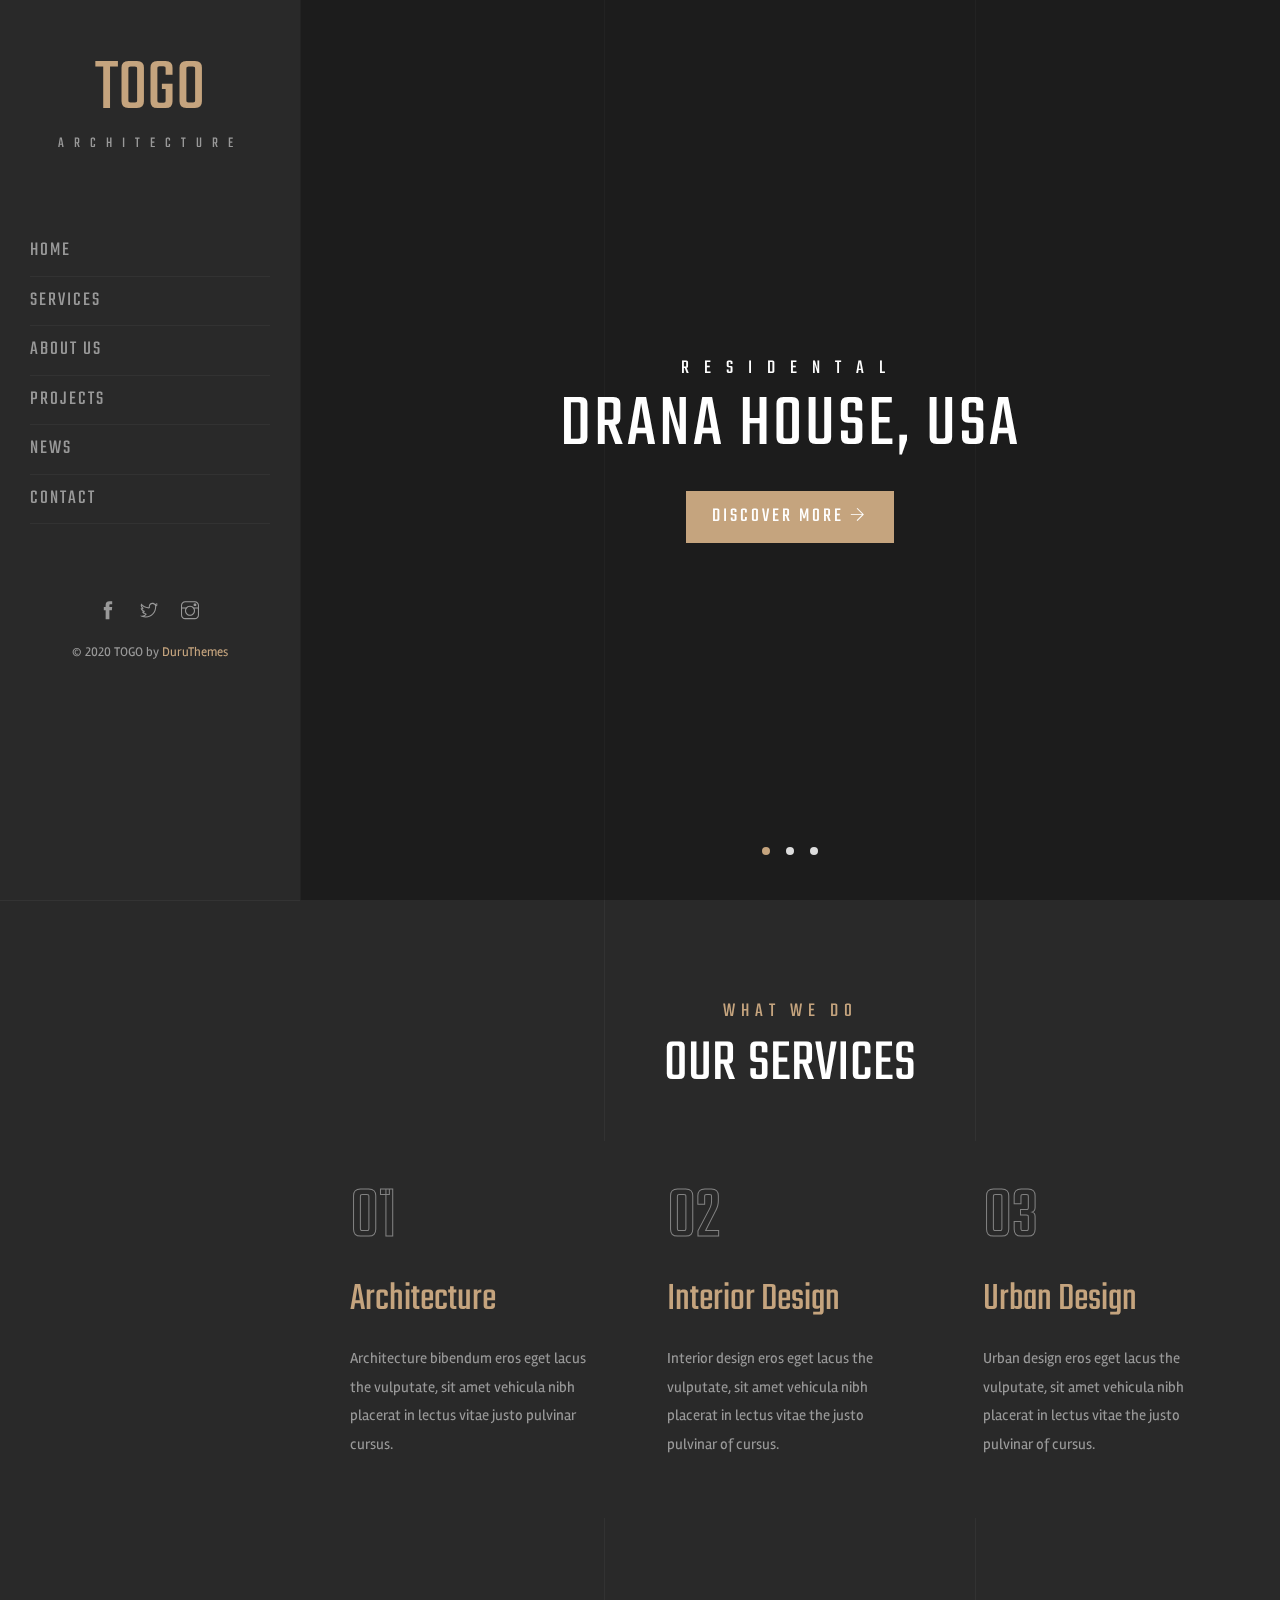
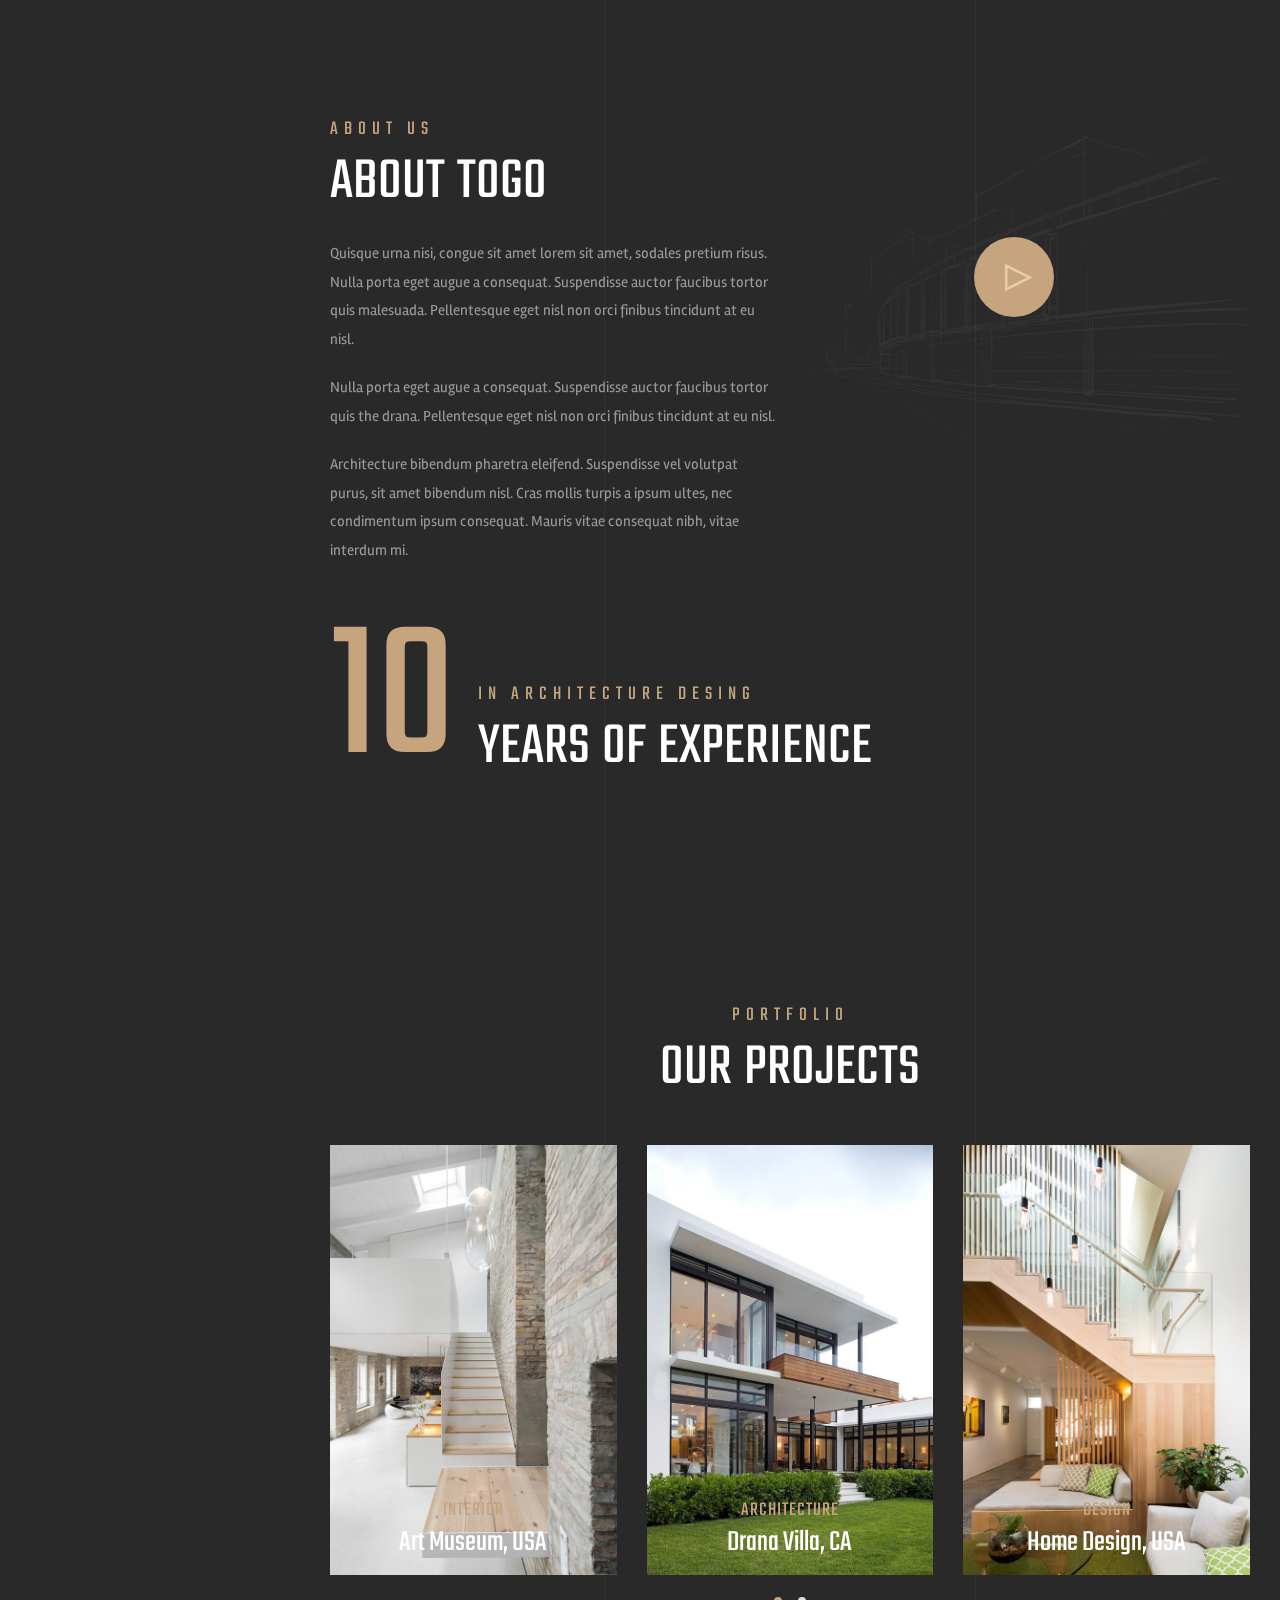
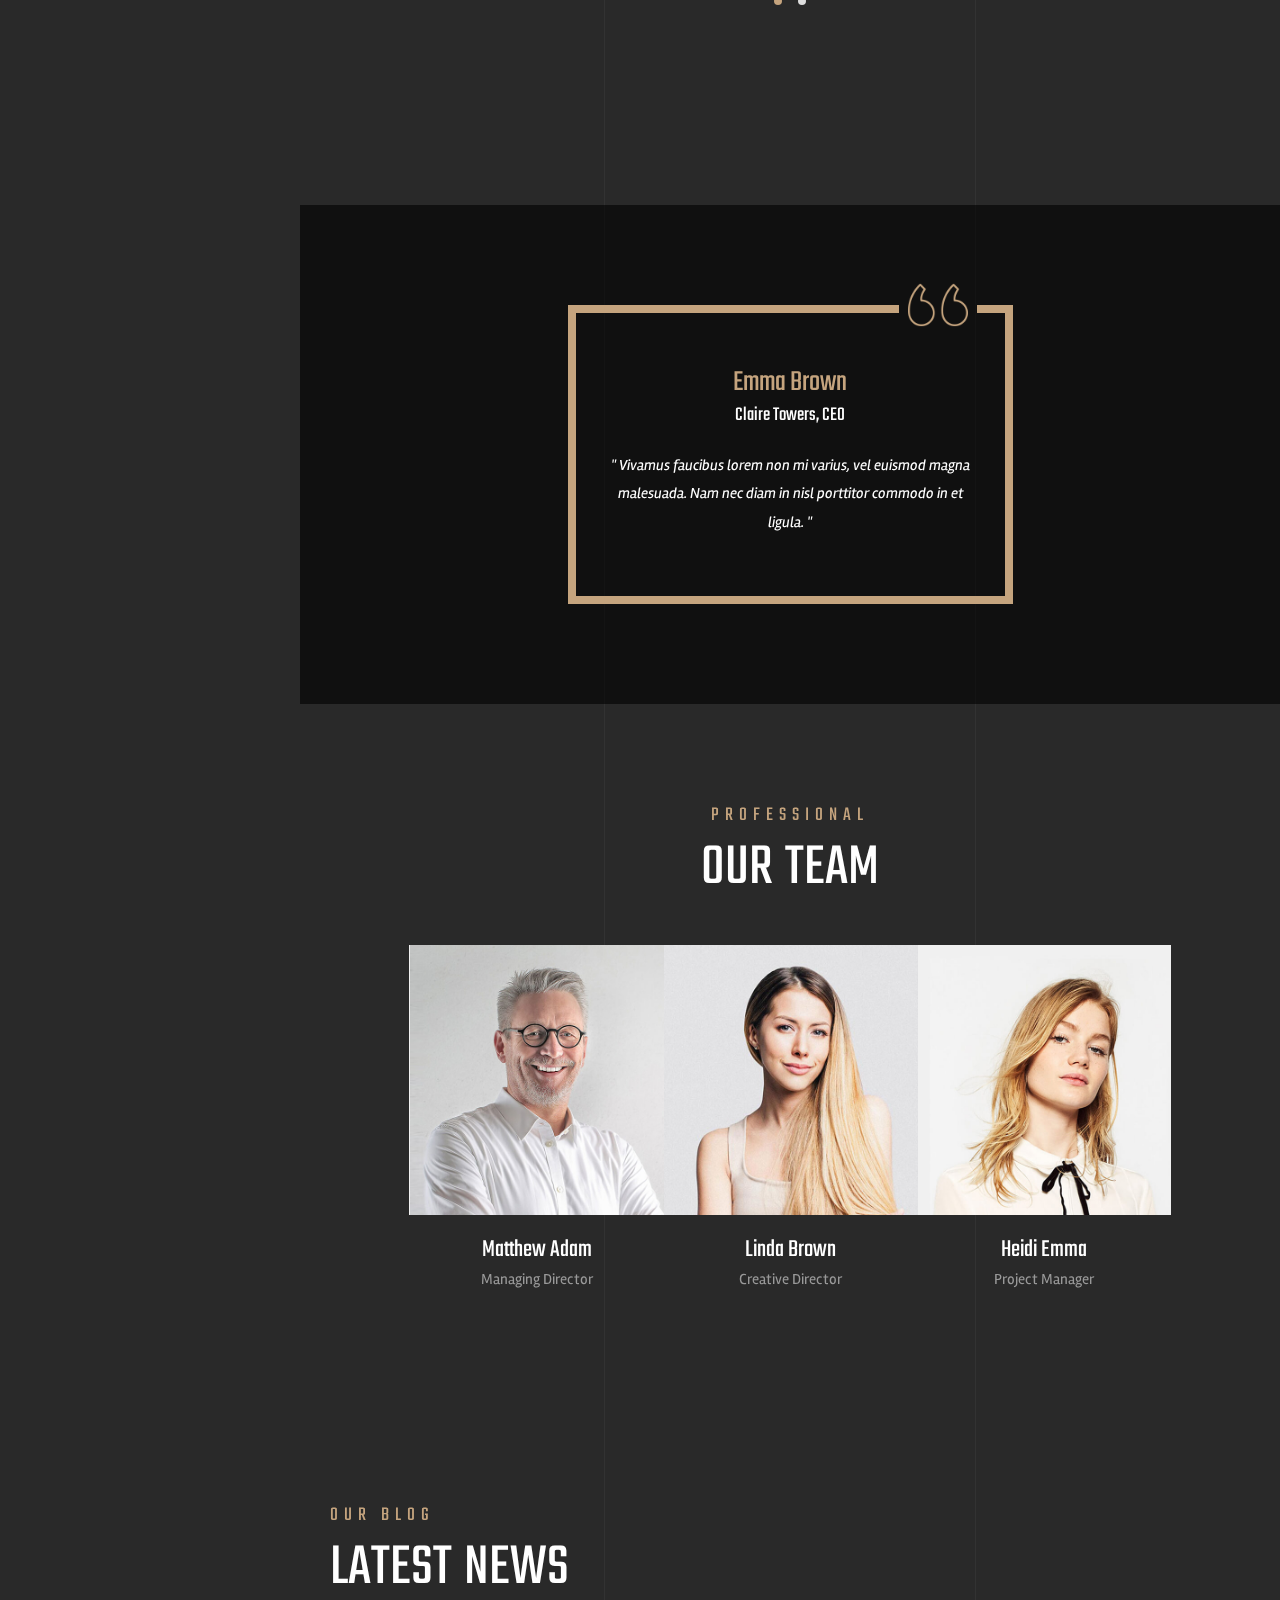
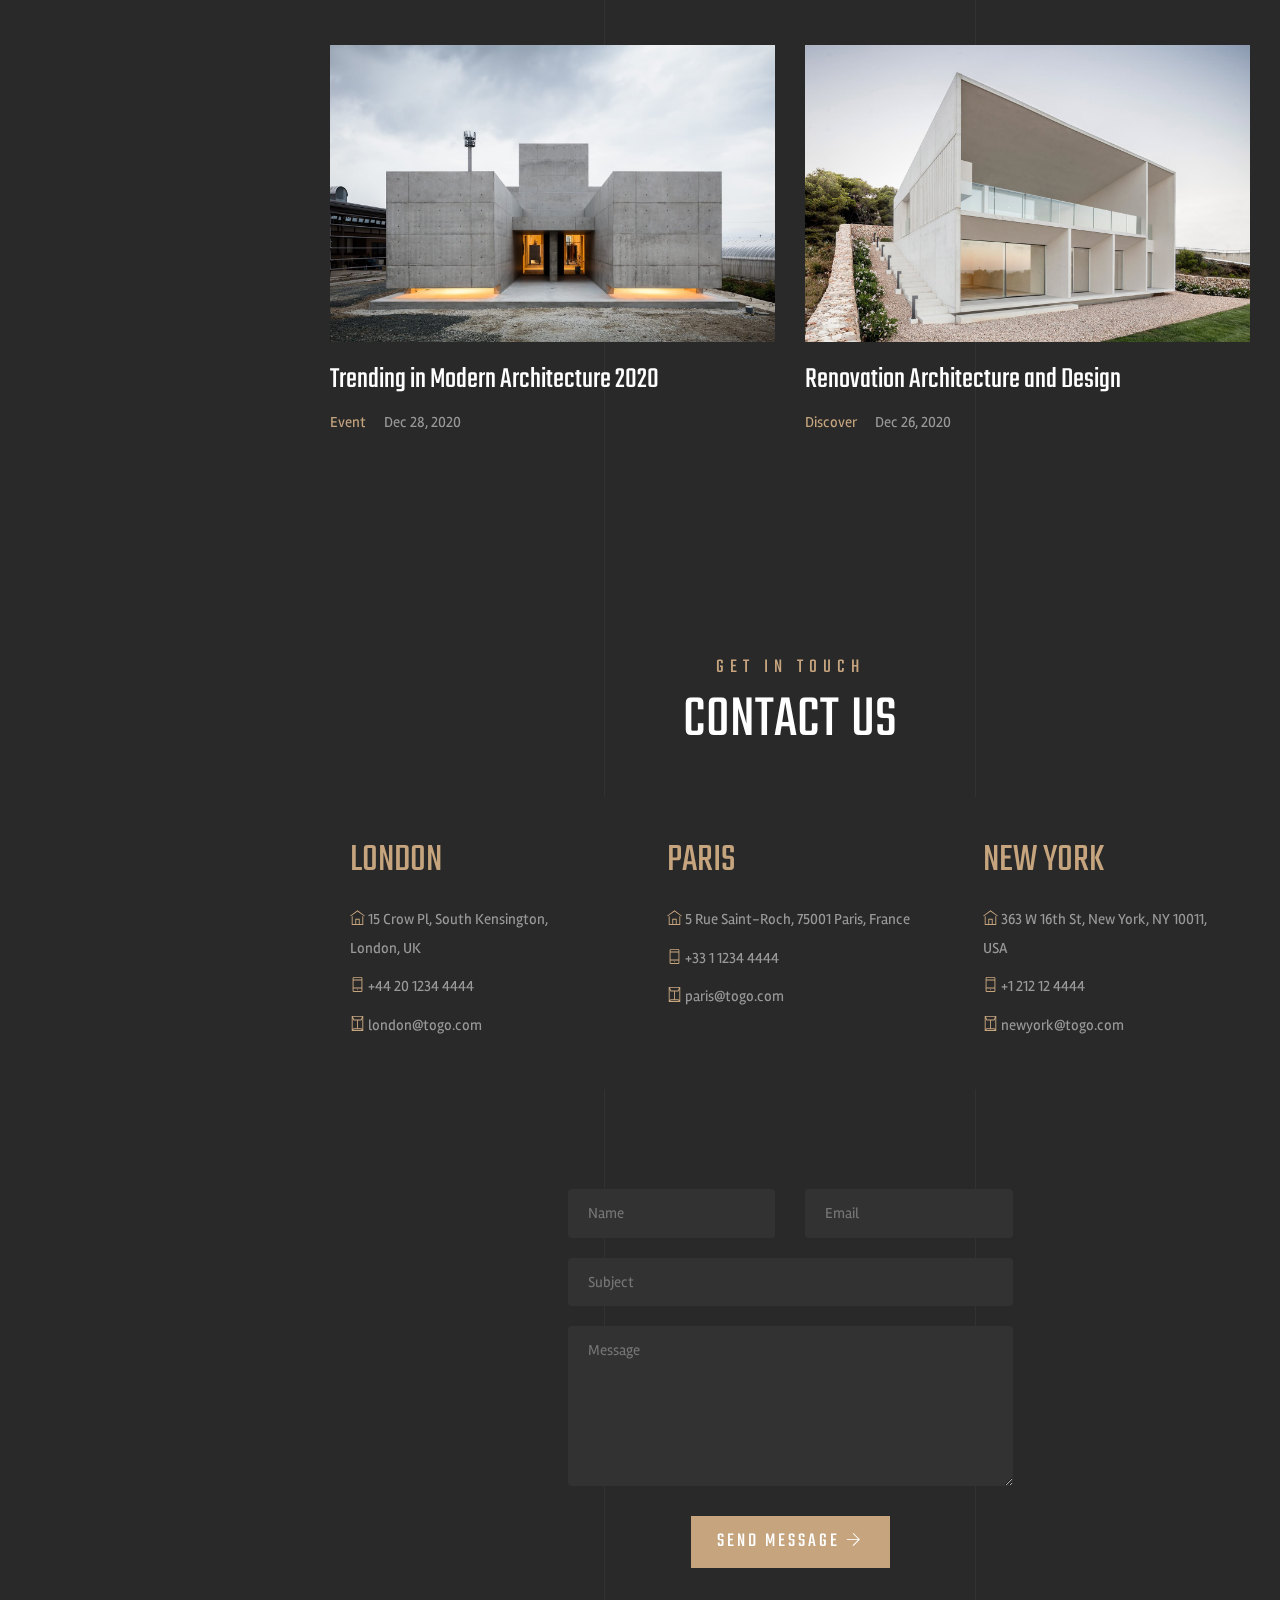
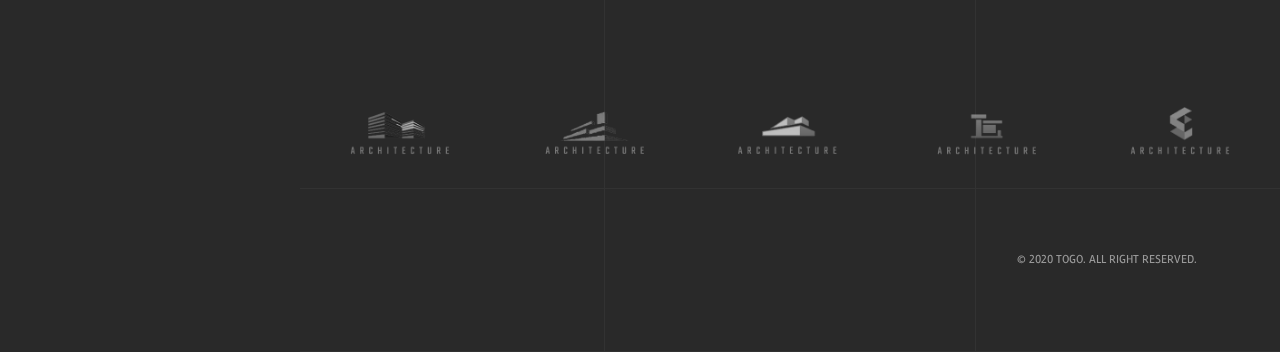
==== duruthemes.com/demo/html/togo/onepage-dark/index.html @ f71fa232 "Import TOGO template from theme forest" ====
<!DOCTYPE html>
<html lang="en">


<!-- Mirrored from duruthemes.com/demo/html/togo/onepage-dark/ by HTTrack Website Copier/3.x [XR&CO'2014], Sat, 26 Sep 2020 16:50:30 GMT -->
<head>
    <meta charset="utf-8">
    <meta http-equiv="X-UA-Compatible" content="IE=edge" />
    <meta name="viewport" content="width=device-width, initial-scale=1, maximum-scale=1" />
    <title>TOGO</title>
    <link rel="shortcut icon" type="image/x-icon" href="assets/img/favicon.png" />
    <link rel="stylesheet" href="assets/css/bootstrap.min.css" />
    <link rel="stylesheet" href="assets/css/bootstrap.menu.css" />
    <link rel="stylesheet" href="assets/css/animate.min.css" />
    <link rel="stylesheet" href="assets/css/themify-icons.css">
    <link rel="stylesheet" href="assets/css/YouTubePopUp.css" />
    <link rel="stylesheet" href="assets/css/owl.carousel.min.css" />
    <link rel="stylesheet" href="assets/css/owl.theme.default.min.css" />
    <link rel="stylesheet" href="assets/css/style.css" />
    <!-- Global site tag (gtag.js) - Google Analytics -->
    <script async src="https://www.googletagmanager.com/gtag/js?id=UA-144098545-1"></script>
    <script>
      window.dataLayer = window.dataLayer || [];
      function gtag(){dataLayer.push(arguments);}
      gtag('js', new Date());

      gtag('config', 'UA-144098545-1');
    </script>
</head>

<body>
    <!-- Loader -->
    <div id="loader">
        <div class="loading">
            <div></div>
        </div>
    </div>

    <!-- Sidebar -->
    <div class="togo-fixed-sidebar togo-sidebar-left">
        <div class="togo-header-container">
            <!-- Logo -->
            <div class="logo">
                <h1><a href="index-2.html">TOGO<span>ARCHITECTURE</span></a></h1>
            </div>
            <!-- Burger menu -->
            <div class="togo-burger-menu">
                <div class="togo-line-menu togo-line-half togo-first-line"></div>
                <div class="togo-line-menu"></div>
                <div class="togo-line-menu togo-line-half togo-last-line"></div>
            </div>
            <!-- Navigation menu -->
            <nav class="togo-menu-fixed">
                <ul>
                    <li><a href="index-2.html#home" data-scroll-nav="0">Home</a></li>
                    <li><a href="index-2.html#services" data-scroll-nav="1">Services</a></li>
                    <li><a href="index-2.html#about" data-scroll-nav="2">About Us</a></li>
                    <li><a href="index-2.html#projects" data-scroll-nav="3">Projects</a></li>
                    <li><a href="index-2.html#blog" data-scroll-nav="4">News</a></li>
                    <li><a href="index-2.html#contact" data-scroll-nav="5">Contact</a></li>
                </ul>
            </nav>
            <!-- Menu social media -->
            <div class="togo-menu-social-media">
                <div class="social">
                    <a href="#"><i class="ti-facebook"></i></a>
                    <a href="#"><i class="ti-twitter"></i></a>
                    <a href="#"><i class="ti-instagram"></i></a>
                </div>
                <div class="togo-menu-copyright">
                    <p>© 2020 TOGO by <a href="#">DuruThemes</a></p>
                </div>
            </div>
        </div>
    </div>

    <!-- Content -->
    <div class="togo-side-content">
        <!-- Lines -->
        <div class="content-lines-wrapper">
            <div class="content-lines-inner">
                <div class="content-lines"></div>
            </div>
        </div>
        <!-- Header Slider -->
        <header class="header pos-re slider-fade" data-scroll-index="0">
            <div class="owl-carousel owl-theme">
                <div class="item bg-img" data-overlay-dark="3" data-background="assets/img/slider/1.jpg">
                    <div class="container text-center v-middle caption">
                        <h4>RESIDENTAL</h4>
                        <h1>DRANA HOUSE, USA</h1>
                        <a href="#" class="btn"><span>Discover More <i class="ti-arrow-right"></i></span></a>
                    </div>
                </div>
                <div class="item bg-img" data-overlay-dark="3" data-background="assets/img/slider/2.jpg">
                    <div class="container text-center v-middle caption">
                        <h4>ARCHITECTURE</h4>
                        <h1>ARCH STUDIO, CA</h1>
                        <a href="#" class="btn"><span>Discover More <i class="ti-arrow-right"></i></span></a>
                    </div>
                </div>
                <div class="item bg-img" data-overlay-dark="3" data-background="assets/img/slider/3.jpg">
                    <div class="container text-center v-middle caption">
                        <h4>ARCHITECTURE</h4>
                        <h1>ART MUSEUM, USA</h1>
                        <a href="#" class="btn"><span>Discover More <i class="ti-arrow-right"></i></span></a>
                    </div>
                </div>
            </div>
        </header>
        <!-- Services -->
        <section class="services mt-100 pb-100" data-scroll-index="1">
            <div class="container">
                <div class="row">
                    <div class="col-md-12 mb-20 text-center">
                        <h6 class="small-title">What We Do</h6>
                        <h4 class="title">Our Services</h4>
                    </div>
                    <div class="col-md-4">
                        <div class="item bg-1">
                            <div class="con">
                                <div class="numb">01</div>
                                <h5>Architecture</h5>
                                <p>Architecture bibendum eros eget lacus the vulputate, sit amet vehicula nibh placerat in lectus vitae justo pulvinar cursus.</p>
                            </div>
                        </div>
                    </div>
                    <div class="col-md-4">
                        <div class="item bg-2">
                            <div class="con">
                                <div class="numb">02</div>
                                <h5>Interior Design</h5>
                                <p>Interior design eros eget lacus the vulputate, sit amet vehicula nibh placerat in lectus vitae the justo pulvinar of cursus.</p>
                            </div>
                        </div>
                    </div>
                    <div class="col-md-4">
                        <div class="item bg-3">
                            <div class="con">
                                <div class="numb">03</div>
                                <h5>Urban Design</h5>
                                <p>Urban design eros eget lacus the vulputate, sit amet vehicula nibh placerat in lectus vitae the justo pulvinar of cursus.</p>
                            </div>
                        </div>
                    </div>
                </div>
            </div>
        </section>
        <!-- About -->
        <section class="about mt-100 pb-100" data-scroll-index="2">
            <div class="container">
                <div class="row">
                    <div class="col-md-6 mb-20">
                        <h6 class="small-title">About Us</h6>
                        <h4 class="title">About TOGO</h4>
                        <p>Quisque urna nisi, congue sit amet lorem sit amet, sodales pretium risus. Nulla porta eget augue a consequat. Suspendisse auctor faucibus tortor quis malesuada. Pellentesque eget nisl non orci finibus tincidunt at eu nisl.</p>
                        <p>Nulla porta eget augue a consequat. Suspendisse auctor faucibus tortor quis the drana. Pellentesque eget nisl non orci finibus tincidunt at eu nisl.</p>
                        <p>Architecture bibendum pharetra eleifend. Suspendisse vel volutpat purus, sit amet bibendum nisl. Cras mollis turpis a ipsum ultes, nec condimentum ipsum consequat. Mauris vitae consequat nibh, vitae interdum mi.</p>
                    </div>
                    <div class="col-md-6 mb-20 image">
                        <div class="img"> <img src="assets/img/25.png" alt="">
                            <a class="vid" href="https://www.youtube.com/watch?v=UrkXWG9WgC8">
                                <span class="vid-togo-button"><i class="ti-control-play"></i></span>
                            </a>
                        </div>
                    </div>
                    <div class="col-md-12">
                        <div class="yearimg">
                            <div class="numb">10</div>
                        </div>
                        <div class="year">
                        <h6 class="small-title">IN ARCHITECTURE DESING</h6>
                        <h4 class="title">Years of Experience</h4>
                        </div>
                    </div>
                </div>
            </div>
        </section>
        <!-- Projects -->
        <section class="projects mt-100 pb-100" data-scroll-index="3">
            <div class="container">
                <div class="row">
                    <div class="col-md-12 mb-20 text-center">
                        <h6 class="small-title">Portfolio</h6>
                        <h4 class="title">Our Projects</h4>
                    </div>
                </div>
                <div class="row">
                    <div class="col-md-12">
                        <div class="owl-carousel owl-theme">
                            <div class="item mb-50">
                                <div class="position-re o-hidden"> <img src="assets/img/projects/3.jpg" alt=""> </div>
                                <div class="con"> <span class="category">
                                        <a href="project.html">Interior</a>
                                    </span>
                                    <h5><a href="project.html">Art Museum, USA</a></h5> 
                                    <a href="project.html"><i class="ti-arrow-right"></i></a>
                                </div>
                            </div>
                            <div class="item mb-50">
                                <div class="position-re o-hidden"> <img src="assets/img/projects/2.jpg" alt=""> </div>
                                <div class="con"> <span class="category">
                                        <a href="project.html">Architecture</a>
                                    </span>
                                    <h5><a href="project.html">Drana Villa, CA</a></h5>
                                    <a href="project.html"><i class="ti-arrow-right"></i></a>
                                </div>
                            </div>
                            <div class="item mb-50">
                                <div class="position-re o-hidden"> <img src="assets/img/projects/4.jpg" alt=""> </div>
                                <div class="con"> <span class="category">
                                        <a href="project.html">Design</a>
                                    </span>
                                    <h5><a href="project.html">Home Design, USA</a></h5>
                                    <a href="project.html"><i class="ti-arrow-right"></i></a>
                                </div>
                            </div>
                            <div class="item mb-50">
                                <div class="position-re o-hidden"> <img src="assets/img/projects/1.jpg" alt=""> </div>
                                <div class="con"> <span class="category">
                                        <a href="project.html">Interior</a>
                                    </span>
                                    <h5><a href="project.html">House Office, CA</a></h5>
                                    <a href="project.html"><i class="ti-arrow-right"></i></a>
                                </div>
                            </div>
                        </div>
                    </div>
                </div>
            </div>
        </section>
        <!-- Testimonials -->
        <section class="testimonial bg-img bg-fixed pos-re mt-100 pt-100 pb-100" data-overlay-dark="6" data-background="assets/img/slider/3.jpg">
            <div class="container">
                <div class="row">
                    <div class="col-md-6 offset-md-3">
                        <div class="testimonials"> <span class="icon"><img src="assets/img/left-quote.png" alt=""></span>
                            <div class="owl-carousel owl-theme text-center">
                                <div class="item">
                                    <div class="client-area">
                                        <h6>Emma Brown</h6> <span>Claire Towers, CEO</span>
                                    </div>
                                    <p>" Vivamus faucibus lorem non mi varius, vel euismod magna malesuada. Nam nec diam in nisl porttitor commodo in et ligula. "</p>
                                </div>
                                <div class="item">
                                    <div class="client-area">
                                        <h6>Jesica White</h6> <span>Drana Inc, Manager</span>
                                    </div>
                                    <p>" Qaulity faucibus lorem non mi varius, vel euismod magna malesuada. Nam nec diam in nisl porttitor commodo in et ligula. "</p>
                                </div>
                            </div>
                        </div>
                    </div>
                </div>
            </div>
        </section>
        <!-- Our Team -->
        <section class="team mt-100 pb-100">
            <div class="container">
                <div class="row">
                    <div class="col-md-12 mb-20 text-center">
                        <h6 class="small-title">Professional</h6>
                        <h4 class="title">Our Team</h4>
                    </div>
                    <div class="col-md-10 offset-md-1">
                        <div class="owl-carousel owl-theme text-center">
                            <div class="item">
                                <div class="team-img"> <img src="assets/img/team/1.jpg" alt="">
                                    <div class="info valign">
                                        <div class="text-center full-width">
                                            <div class="social">
                                                <a href="#" class="icon"> <i class="ti-facebook"></i> </a>
                                                <a href="#" class="icon"> <i class="ti-twitter"></i> </a>
                                                <a href="#" class="icon"> <i class="ti-linkedin"></i> </a>
                                            </div>
                                        </div>
                                    </div>
                                </div>
                                <h6>Matthew Adam</h6> <span>Managing Director</span>
                            </div>
                            <div class="item">
                                <div class="team-img"> <img src="assets/img/team/2.jpg" alt="">
                                    <div class="info valign">
                                        <div class="text-center full-width">
                                            <div class="social">
                                                <a href="#" class="icon"> <i class="ti-facebook"></i> </a>
                                                <a href="#" class="icon"> <i class="ti-twitter"></i> </a>
                                                <a href="#" class="icon"> <i class="ti-linkedin"></i> </a>
                                            </div>
                                        </div>
                                    </div>
                                </div>
                                <h6>Linda Brown</h6> <span>Creative Director</span>
                            </div>
                            <div class="item">
                                <div class="team-img"> <img src="assets/img/team/3.jpg" alt="">
                                    <div class="info valign">
                                        <div class="text-center full-width">
                                            <div class="social">
                                                <a href="#" class="icon"> <i class="ti-facebook"></i> </a>
                                                <a href="#" class="icon"> <i class="ti-twitter"></i> </a>
                                                <a href="#" class="icon"> <i class="ti-linkedin"></i> </a>
                                            </div>
                                        </div>
                                    </div>
                                </div>
                                <h6>Heidi Emma</h6> <span>Project Manager</span>
                            </div>
                        </div>
                    </div>
                </div>
            </div>
        </section>
        <!-- Blog -->
        <section class="blog mt-100 pb-100" data-scroll-index="4">
            <div class="container">
                <div class="row">
                    <div class="col-md-12 mb-20">
                        <h6 class="small-title">Our Blog</h6>
                        <h4 class="title">Latest News</h4>
                    </div>
                    <div class="col-md-6">
                        <div class="item">
                            <div class="post-img">
                                <div class="img">
                                    <a href="blog.html"><img src="assets/img/blog/1.jpg" alt=""> </a>
                                </div>
                            </div>
                            <div class="cont">
                                <h6><a href="post.html">Trending in Modern Architecture 2020</a></h6>
                                <div class="info"> <a href="blog.html"><b>Event</b> Dec 28, 2020 </a> </div>
                            </div>
                        </div>
                    </div>
                    <div class="col-md-6">
                        <div class="item">
                            <div class="post-img">
                                <div class="img">
                                    <a href="blog.html"><img src="assets/img/blog/2.jpg" alt=""> </a>
                                </div>
                            </div>
                            <div class="cont">
                                <h6><a href="blog.html">Renovation Architecture and Design</a></h6>
                                <div class="info"> <a href="blog.html"><b>Discover</b> Dec 26, 2020 </a> </div>
                            </div>
                        </div>
                    </div>
                </div>
            </div>
        </section>
        <!-- Contact -->
        <section class="contact mt-100 pb-100" data-scroll-index="5">
            <div class="container">
                <div class="row text-center">
                    <div class="col-md-12 mb-20">
                        <h6 class="small-title">Get In Touch</h6>
                        <h4 class="title">Contact Us</h4>
                    </div>
                </div>
                <div class="row">
                    <div class="col-md-4">
                        <div class="item bg-4">
                            <div class="con">
                                <h5>LONDON</h5>
                                <p><i class="ti-home" style="font-size: 15px; color: #c5a47e;"></i> 15 Crow Pl, South Kensington, London, UK</p>
                                <p><i class="ti-mobile" style="font-size: 15px; color: #c5a47e;"></i> +44 20 1234 4444</p>
                                <p><i class="ti-envelope" style="font-size: 15px; color: #c5a47e;"></i> london@togo.com</p>
                            </div>
                        </div>
                    </div>
                    <div class="col-md-4">
                        <div class="item bg-4">
                            <div class="con">
                                <h5>PARIS</h5>
                                <p><i class="ti-home" style="font-size: 15px; color: #c5a47e;"></i> 5 Rue Saint-Roch, 75001 Paris, France</p>
                                <p><i class="ti-mobile" style="font-size: 15px; color: #c5a47e;"></i> +33 1 1234 4444</p>
                                <p><i class="ti-envelope" style="font-size: 15px; color: #c5a47e;"></i> paris@togo.com</p>
                            </div>
                        </div>
                    </div>
                    <div class="col-md-4">
                        <div class="item bg-4">
                            <div class="con">
                                <h5>NEW YORK</h5>
                                <p><i class="ti-home" style="font-size: 15px; color: #c5a47e;"></i> 363 W 16th St, New York, NY 10011, USA</p>
                                <p><i class="ti-mobile" style="font-size: 15px; color: #c5a47e;"></i> +1 212 12 4444</p>
                                <p><i class="ti-envelope" style="font-size: 15px; color: #c5a47e;"></i> newyork@togo.com</p>
                            </div>
                        </div>
                    </div>
                </div>
                <div class="row mt-100">
                    <div class="col-md-6 offset-md-3">
                        <form class="form" id="contact-form">
                            <div class="messages"></div>
                            <div class="controls">
                                <div class="row">
                                    <div class="col-md-6">
                                        <div class="form-group has-error has-danger">
                                            <input id="form_name" type="text" name="name" placeholder="Name" required="required"> </div>
                                    </div>
                                    <div class="col-md-6">
                                        <div class="form-group has-error has-danger">
                                            <input id="form_email" type="email" name="email" placeholder="Email" required="required"> </div>
                                    </div>
                                    <div class="col-md-12">
                                        <div class="form-group">
                                            <input id="form_subject" type="text" name="subject" placeholder="Subject"> </div>
                                    </div>
                                    <div class="col-md-12">
                                        <div class="form-group">
                                            <textarea id="form_message" name="message" placeholder="Message" rows="4" required="required"></textarea>
                                        </div>
                                    </div>
                                    <div class="col-md-12 text-center">
                                        <button type="submit" class="btn"><span>Send Message <i class="ti-arrow-right"></i></span></button>
                                    </div>
                                </div>
                            </div>
                        </form>
                    </div>
                </div>
            </div>
        </section>
        <!-- Clients -->
        <div class="clients text-center">
            <div class="container">
                <div class="row">
                    <div class="col-md-12 owl-carousel owl-theme">
                        <div class="client-logo">
                            <a href="#"><img src="assets/img/clients/1.png" alt=""></a>
                        </div>
                        <div class="client-logo">
                            <a href="#"><img src="assets/img/clients/2.png" alt=""></a>
                        </div>
                        <div class="client-logo">
                            <a href="#"><img src="assets/img/clients/3.png" alt=""></a>
                        </div>
                        <div class="client-logo">
                            <a href="#"><img src="assets/img/clients/4.png" alt=""></a>
                        </div>
                        <div class="client-logo">
                            <a href="#"><img src="assets/img/clients/5.png" alt=""></a>
                        </div>
                    </div>
                </div>
            </div>
        </div>
        <!-- Footer -->
        <footer class="text-center pos-re">
            <div class="container">
                <div class="row">
                    <div class="col-md-4 offset-md-8">
                        <p>&copy; 2020 TOGO. ALL RIGHT RESERVED.</p>
                    </div>
                </div>
            </div>
        </footer>
    </div>

    <!-- jQuery -->
    <script src="assets/js/jquery-3.0.0.min.js"></script>
    <script src="assets/js/jquery-migrate-3.0.0.min.js"></script>
    <script src="assets/js/popper.min.js"></script>
    <script src="assets/js/bootstrap.min.js"></script>
    <script src="assets/js/scrollIt.min.js"></script>
    <script src="assets/js/jquery.waypoints.min.js"></script>
    <script src="assets/js/owl.carousel.min.js"></script>
    <script src="assets/js/jquery.stellar.min.js"></script>
    <script src="assets/js/YouTubePopUp.jquery.js"></script>
    <script src="assets/js/validator.js"></script>
    <script src="assets/js/autotype.js"></script>
    <script src="assets/js/bootstrap.menu.js"></script>
    <script src="assets/js/scripts.js"></script>

</body>


<!-- Mirrored from duruthemes.com/demo/html/togo/onepage-dark/ by HTTrack Website Copier/3.x [XR&CO'2014], Sat, 26 Sep 2020 16:51:18 GMT -->
</html>
---- duruthemes.com/demo/html/togo/onepage-dark/assets/css/themify-icons.css ----
@font-face {
	font-family: 'themify';
	src:url('../fonts/themify.eot');
	src:url('../fonts/themifyd41d.eot?#iefix') format('embedded-opentype'),
		url('../fonts/themify.woff') format('woff'),
		url('../fonts/themify.ttf') format('truetype'),
		url('../fonts/themify.svg') format('svg');
	font-weight: normal;
	font-style: normal;
}

[class^="ti-"], [class*=" ti-"] {
	font-family: 'themify';
	speak: none;
	font-style: normal;
	font-weight: normal;
	font-variant: normal;
	text-transform: none;
	line-height: 1;

	/* Better Font Rendering =========== */
	-webkit-font-smoothing: antialiased;
	-moz-osx-font-smoothing: grayscale;
}

.ti-wand:before {
	content: "\e600";
}
.ti-volume:before {
	content: "\e601";
}
.ti-user:before {
	content: "\e602";
}
.ti-unlock:before {
	content: "\e603";
}
.ti-unlink:before {
	content: "\e604";
}
.ti-trash:before {
	content: "\e605";
}
.ti-thought:before {
	content: "\e606";
}
.ti-target:before {
	content: "\e607";
}
.ti-tag:before {
	content: "\e608";
}
.ti-tablet:before {
	content: "\e609";
}
.ti-star:before {
	content: "\e60a";
}
.ti-spray:before {
	content: "\e60b";
}
.ti-signal:before {
	content: "\e60c";
}
.ti-shopping-cart:before {
	content: "\e60d";
}
.ti-shopping-cart-full:before {
	content: "\e60e";
}
.ti-settings:before {
	content: "\e60f";
}
.ti-search:before {
	content: "\e610";
}
.ti-zoom-in:before {
	content: "\e611";
}
.ti-zoom-out:before {
	content: "\e612";
}
.ti-cut:before {
	content: "\e613";
}
.ti-ruler:before {
	content: "\e614";
}
.ti-ruler-pencil:before {
	content: "\e615";
}
.ti-ruler-alt:before {
	content: "\e616";
}
.ti-bookmark:before {
	content: "\e617";
}
.ti-bookmark-alt:before {
	content: "\e618";
}
.ti-reload:before {
	content: "\e619";
}
.ti-plus:before {
	content: "\e61a";
}
.ti-pin:before {
	content: "\e61b";
}
.ti-pencil:before {
	content: "\e61c";
}
.ti-pencil-alt:before {
	content: "\e61d";
}
.ti-paint-roller:before {
	content: "\e61e";
}
.ti-paint-bucket:before {
	content: "\e61f";
}
.ti-na:before {
	content: "\e620";
}
.ti-mobile:before {
	content: "\e621";
}
.ti-minus:before {
	content: "\e622";
}
.ti-medall:before {
	content: "\e623";
}
.ti-medall-alt:before {
	content: "\e624";
}
.ti-marker:before {
	content: "\e625";
}
.ti-marker-alt:before {
	content: "\e626";
}
.ti-arrow-up:before {
	content: "\e627";
}
.ti-arrow-right:before {
	content: "\e628";
}
.ti-arrow-left:before {
	content: "\e629";
}
.ti-arrow-down:before {
	content: "\e62a";
}
.ti-lock:before {
	content: "\e62b";
}
.ti-location-arrow:before {
	content: "\e62c";
}
.ti-link:before {
	content: "\e62d";
}
.ti-layout:before {
	content: "\e62e";
}
.ti-layers:before {
	content: "\e62f";
}
.ti-layers-alt:before {
	content: "\e630";
}
.ti-key:before {
	content: "\e631";
}
.ti-import:before {
	content: "\e632";
}
.ti-image:before {
	content: "\e633";
}
.ti-heart:before {
	content: "\e634";
}
.ti-heart-broken:before {
	content: "\e635";
}
.ti-hand-stop:before {
	content: "\e636";
}
.ti-hand-open:before {
	content: "\e637";
}
.ti-hand-drag:before {
	content: "\e638";
}
.ti-folder:before {
	content: "\e639";
}
.ti-flag:before {
	content: "\e63a";
}
.ti-flag-alt:before {
	content: "\e63b";
}
.ti-flag-alt-2:before {
	content: "\e63c";
}
.ti-eye:before {
	content: "\e63d";
}
.ti-export:before {
	content: "\e63e";
}
.ti-exchange-vertical:before {
	content: "\e63f";
}
.ti-desktop:before {
	content: "\e640";
}
.ti-cup:before {
	content: "\e641";
}
.ti-crown:before {
	content: "\e642";
}
.ti-comments:before {
	content: "\e643";
}
.ti-comment:before {
	content: "\e644";
}
.ti-comment-alt:before {
	content: "\e645";
}
.ti-close:before {
	content: "\e646";
}
.ti-clip:before {
	content: "\e647";
}
.ti-angle-up:before {
	content: "\e648";
}
.ti-angle-right:before {
	content: "\e649";
}
.ti-angle-left:before {
	content: "\e64a";
}
.ti-angle-down:before {
	content: "\e64b";
}
.ti-check:before {
	content: "\e64c";
}
.ti-check-box:before {
	content: "\e64d";
}
.ti-camera:before {
	content: "\e64e";
}
.ti-announcement:before {
	content: "\e64f";
}
.ti-brush:before {
	content: "\e650";
}
.ti-briefcase:before {
	content: "\e651";
}
.ti-bolt:before {
	content: "\e652";
}
.ti-bolt-alt:before {
	content: "\e653";
}
.ti-blackboard:before {
	content: "\e654";
}
.ti-bag:before {
	content: "\e655";
}
.ti-move:before {
	content: "\e656";
}
.ti-arrows-vertical:before {
	content: "\e657";
}
.ti-arrows-horizontal:before {
	content: "\e658";
}
.ti-fullscreen:before {
	content: "\e659";
}
.ti-arrow-top-right:before {
	content: "\e65a";
}
.ti-arrow-top-left:before {
	content: "\e65b";
}
.ti-arrow-circle-up:before {
	content: "\e65c";
}
.ti-arrow-circle-right:before {
	content: "\e65d";
}
.ti-arrow-circle-left:before {
	content: "\e65e";
}
.ti-arrow-circle-down:before {
	content: "\e65f";
}
.ti-angle-double-up:before {
	content: "\e660";
}
.ti-angle-double-right:before {
	content: "\e661";
}
.ti-angle-double-left:before {
	content: "\e662";
}
.ti-angle-double-down:before {
	content: "\e663";
}
.ti-zip:before {
	content: "\e664";
}
.ti-world:before {
	content: "\e665";
}
.ti-wheelchair:before {
	content: "\e666";
}
.ti-view-list:before {
	content: "\e667";
}
.ti-view-list-alt:before {
	content: "\e668";
}
.ti-view-grid:before {
	content: "\e669";
}
.ti-uppercase:before {
	content: "\e66a";
}
.ti-upload:before {
	content: "\e66b";
}
.ti-underline:before {
	content: "\e66c";
}
.ti-truck:before {
	content: "\e66d";
}
.ti-timer:before {
	content: "\e66e";
}
.ti-ticket:before {
	content: "\e66f";
}
.ti-thumb-up:before {
	content: "\e670";
}
.ti-thumb-down:before {
	content: "\e671";
}
.ti-text:before {
	content: "\e672";
}
.ti-stats-up:before {
	content: "\e673";
}
.ti-stats-down:before {
	content: "\e674";
}
.ti-split-v:before {
	content: "\e675";
}
.ti-split-h:before {
	content: "\e676";
}
.ti-smallcap:before {
	content: "\e677";
}
.ti-shine:before {
	content: "\e678";
}
.ti-shift-right:before {
	content: "\e679";
}
.ti-shift-left:before {
	content: "\e67a";
}
.ti-shield:before {
	content: "\e67b";
}
.ti-notepad:before {
	content: "\e67c";
}
.ti-server:before {
	content: "\e67d";
}
.ti-quote-right:before {
	content: "\e67e";
}
.ti-quote-left:before {
	content: "\e67f";
}
.ti-pulse:before {
	content: "\e680";
}
.ti-printer:before {
	content: "\e681";
}
.ti-power-off:before {
	content: "\e682";
}
.ti-plug:before {
	content: "\e683";
}
.ti-pie-chart:before {
	content: "\e684";
}
.ti-paragraph:before {
	content: "\e685";
}
.ti-panel:before {
	content: "\e686";
}
.ti-package:before {
	content: "\e687";
}
.ti-music:before {
	content: "\e688";
}
.ti-music-alt:before {
	content: "\e689";
}
.ti-mouse:before {
	content: "\e68a";
}
.ti-mouse-alt:before {
	content: "\e68b";
}
.ti-money:before {
	content: "\e68c";
}
.ti-microphone:before {
	content: "\e68d";
}
.ti-menu:before {
	content: "\e68e";
}
.ti-menu-alt:before {
	content: "\e68f";
}
.ti-map:before {
	content: "\e690";
}
.ti-map-alt:before {
	content: "\e691";
}
.ti-loop:before {
	content: "\e692";
}
.ti-location-pin:before {
	content: "\e693";
}
.ti-list:before {
	content: "\e694";
}
.ti-light-bulb:before {
	content: "\e695";
}
.ti-Italic:before {
	content: "\e696";
}
.ti-info:before {
	content: "\e697";
}
.ti-infinite:before {
	content: "\e698";
}
.ti-id-badge:before {
	content: "\e699";
}
.ti-hummer:before {
	content: "\e69a";
}
.ti-home:before {
	content: "\e69b";
}
.ti-help:before {
	content: "\e69c";
}
.ti-headphone:before {
	content: "\e69d";
}
.ti-harddrives:before {
	content: "\e69e";
}
.ti-harddrive:before {
	content: "\e69f";
}
.ti-gift:before {
	content: "\e6a0";
}
.ti-game:before {
	content: "\e6a1";
}
.ti-filter:before {
	content: "\e6a2";
}
.ti-files:before {
	content: "\e6a3";
}
.ti-file:before {
	content: "\e6a4";
}
.ti-eraser:before {
	content: "\e6a5";
}
.ti-envelope:before {
	content: "\e6a6";
}
.ti-download:before {
	content: "\e6a7";
}
.ti-direction:before {
	content: "\e6a8";
}
.ti-direction-alt:before {
	content: "\e6a9";
}
.ti-dashboard:before {
	content: "\e6aa";
}
.ti-control-stop:before {
	content: "\e6ab";
}
.ti-control-shuffle:before {
	content: "\e6ac";
}
.ti-control-play:before {
	content: "\e6ad";
}
.ti-control-pause:before {
	content: "\e6ae";
}
.ti-control-forward:before {
	content: "\e6af";
}
.ti-control-backward:before {
	content: "\e6b0";
}
.ti-cloud:before {
	content: "\e6b1";
}
.ti-cloud-up:before {
	content: "\e6b2";
}
.ti-cloud-down:before {
	content: "\e6b3";
}
.ti-clipboard:before {
	content: "\e6b4";
}
.ti-car:before {
	content: "\e6b5";
}
.ti-calendar:before {
	content: "\e6b6";
}
.ti-book:before {
	content: "\e6b7";
}
.ti-bell:before {
	content: "\e6b8";
}
.ti-basketball:before {
	content: "\e6b9";
}
.ti-bar-chart:before {
	content: "\e6ba";
}
.ti-bar-chart-alt:before {
	content: "\e6bb";
}
.ti-back-right:before {
	content: "\e6bc";
}
.ti-back-left:before {
	content: "\e6bd";
}
.ti-arrows-corner:before {
	content: "\e6be";
}
.ti-archive:before {
	content: "\e6bf";
}
.ti-anchor:before {
	content: "\e6c0";
}
.ti-align-right:before {
	content: "\e6c1";
}
.ti-align-left:before {
	content: "\e6c2";
}
.ti-align-justify:before {
	content: "\e6c3";
}
.ti-align-center:before {
	content: "\e6c4";
}
.ti-alert:before {
	content: "\e6c5";
}
.ti-alarm-clock:before {
	content: "\e6c6";
}
.ti-agenda:before {
	content: "\e6c7";
}
.ti-write:before {
	content: "\e6c8";
}
.ti-window:before {
	content: "\e6c9";
}
.ti-widgetized:before {
	content: "\e6ca";
}
.ti-widget:before {
	content: "\e6cb";
}
.ti-widget-alt:before {
	content: "\e6cc";
}
.ti-wallet:before {
	content: "\e6cd";
}
.ti-video-clapper:before {
	content: "\e6ce";
}
.ti-video-camera:before {
	content: "\e6cf";
}
.ti-vector:before {
	content: "\e6d0";
}
.ti-themify-logo:before {
	content: "\e6d1";
}
.ti-themify-favicon:before {
	content: "\e6d2";
}
.ti-themify-favicon-alt:before {
	content: "\e6d3";
}
.ti-support:before {
	content: "\e6d4";
}
.ti-stamp:before {
	content: "\e6d5";
}
.ti-split-v-alt:before {
	content: "\e6d6";
}
.ti-slice:before {
	content: "\e6d7";
}
.ti-shortcode:before {
	content: "\e6d8";
}
.ti-shift-right-alt:before {
	content: "\e6d9";
}
.ti-shift-left-alt:before {
	content: "\e6da";
}
.ti-ruler-alt-2:before {
	content: "\e6db";
}
.ti-receipt:before {
	content: "\e6dc";
}
.ti-pin2:before {
	content: "\e6dd";
}
.ti-pin-alt:before {
	content: "\e6de";
}
.ti-pencil-alt2:before {
	content: "\e6df";
}
.ti-palette:before {
	content: "\e6e0";
}
.ti-more:before {
	content: "\e6e1";
}
.ti-more-alt:before {
	content: "\e6e2";
}
.ti-microphone-alt:before {
	content: "\e6e3";
}
.ti-magnet:before {
	content: "\e6e4";
}
.ti-line-double:before {
	content: "\e6e5";
}
.ti-line-dotted:before {
	content: "\e6e6";
}
.ti-line-dashed:before {
	content: "\e6e7";
}
.ti-layout-width-full:before {
	content: "\e6e8";
}
.ti-layout-width-default:before {
	content: "\e6e9";
}
.ti-layout-width-default-alt:before {
	content: "\e6ea";
}
.ti-layout-tab:before {
	content: "\e6eb";
}
.ti-layout-tab-window:before {
	content: "\e6ec";
}
.ti-layout-tab-v:before {
	content: "\e6ed";
}
.ti-layout-tab-min:before {
	content: "\e6ee";
}
.ti-layout-slider:before {
	content: "\e6ef";
}
.ti-layout-slider-alt:before {
	content: "\e6f0";
}
.ti-layout-sidebar-right:before {
	content: "\e6f1";
}
.ti-layout-sidebar-none:before {
	content: "\e6f2";
}
.ti-layout-sidebar-left:before {
	content: "\e6f3";
}
.ti-layout-placeholder:before {
	content: "\e6f4";
}
.ti-layout-menu:before {
	content: "\e6f5";
}
.ti-layout-menu-v:before {
	content: "\e6f6";
}
.ti-layout-menu-separated:before {
	content: "\e6f7";
}
.ti-layout-menu-full:before {
	content: "\e6f8";
}
.ti-layout-media-right-alt:before {
	content: "\e6f9";
}
.ti-layout-media-right:before {
	content: "\e6fa";
}
.ti-layout-media-overlay:before {
	content: "\e6fb";
}
.ti-layout-media-overlay-alt:before {
	content: "\e6fc";
}
.ti-layout-media-overlay-alt-2:before {
	content: "\e6fd";
}
.ti-layout-media-left-alt:before {
	content: "\e6fe";
}
.ti-layout-media-left:before {
	content: "\e6ff";
}
.ti-layout-media-center-alt:before {
	content: "\e700";
}
.ti-layout-media-center:before {
	content: "\e701";
}
.ti-layout-list-thumb:before {
	content: "\e702";
}
.ti-layout-list-thumb-alt:before {
	content: "\e703";
}
.ti-layout-list-post:before {
	content: "\e704";
}
.ti-layout-list-large-image:before {
	content: "\e705";
}
.ti-layout-line-solid:before {
	content: "\e706";
}
.ti-layout-grid4:before {
	content: "\e707";
}
.ti-layout-grid3:before {
	content: "\e708";
}
.ti-layout-grid2:before {
	content: "\e709";
}
.ti-layout-grid2-thumb:before {
	content: "\e70a";
}
.ti-layout-cta-right:before {
	content: "\e70b";
}
.ti-layout-cta-left:before {
	content: "\e70c";
}
.ti-layout-cta-center:before {
	content: "\e70d";
}
.ti-layout-cta-btn-right:before {
	content: "\e70e";
}
.ti-layout-cta-btn-left:before {
	content: "\e70f";
}
.ti-layout-column4:before {
	content: "\e710";
}
.ti-layout-column3:before {
	content: "\e711";
}
.ti-layout-column2:before {
	content: "\e712";
}
.ti-layout-accordion-separated:before {
	content: "\e713";
}
.ti-layout-accordion-merged:before {
	content: "\e714";
}
.ti-layout-accordion-list:before {
	content: "\e715";
}
.ti-ink-pen:before {
	content: "\e716";
}
.ti-info-alt:before {
	content: "\e717";
}
.ti-help-alt:before {
	content: "\e718";
}
.ti-headphone-alt:before {
	content: "\e719";
}
.ti-hand-point-up:before {
	content: "\e71a";
}
.ti-hand-point-right:before {
	content: "\e71b";
}
.ti-hand-point-left:before {
	content: "\e71c";
}
.ti-hand-point-down:before {
	content: "\e71d";
}
.ti-gallery:before {
	content: "\e71e";
}
.ti-face-smile:before {
	content: "\e71f";
}
.ti-face-sad:before {
	content: "\e720";
}
.ti-credit-card:before {
	content: "\e721";
}
.ti-control-skip-forward:before {
	content: "\e722";
}
.ti-control-skip-backward:before {
	content: "\e723";
}
.ti-control-record:before {
	content: "\e724";
}
.ti-control-eject:before {
	content: "\e725";
}
.ti-comments-smiley:before {
	content: "\e726";
}
.ti-brush-alt:before {
	content: "\e727";
}
.ti-youtube:before {
	content: "\e728";
}
.ti-vimeo:before {
	content: "\e729";
}
.ti-twitter:before {
	content: "\e72a";
}
.ti-time:before {
	content: "\e72b";
}
.ti-tumblr:before {
	content: "\e72c";
}
.ti-skype:before {
	content: "\e72d";
}
.ti-share:before {
	content: "\e72e";
}
.ti-share-alt:before {
	content: "\e72f";
}
.ti-rocket:before {
	content: "\e730";
}
.ti-pinterest:before {
	content: "\e731";
}
.ti-new-window:before {
	content: "\e732";
}
.ti-microsoft:before {
	content: "\e733";
}
.ti-list-ol:before {
	content: "\e734";
}
.ti-linkedin:before {
	content: "\e735";
}
.ti-layout-sidebar-2:before {
	content: "\e736";
}
.ti-layout-grid4-alt:before {
	content: "\e737";
}
.ti-layout-grid3-alt:before {
	content: "\e738";
}
.ti-layout-grid2-alt:before {
	content: "\e739";
}
.ti-layout-column4-alt:before {
	content: "\e73a";
}
.ti-layout-column3-alt:before {
	content: "\e73b";
}
.ti-layout-column2-alt:before {
	content: "\e73c";
}
.ti-instagram:before {
	content: "\e73d";
}
.ti-google:before {
	content: "\e73e";
}
.ti-github:before {
	content: "\e73f";
}
.ti-flickr:before {
	content: "\e740";
}
.ti-facebook:before {
	content: "\e741";
}
.ti-dropbox:before {
	content: "\e742";
}
.ti-dribbble:before {
	content: "\e743";
}
.ti-apple:before {
	content: "\e744";
}
.ti-android:before {
	content: "\e745";
}
.ti-save:before {
	content: "\e746";
}
.ti-save-alt:before {
	content: "\e747";
}
.ti-yahoo:before {
	content: "\e748";
}
.ti-wordpress:before {
	content: "\e749";
}
.ti-vimeo-alt:before {
	content: "\e74a";
}
.ti-twitter-alt:before {
	content: "\e74b";
}
.ti-tumblr-alt:before {
	content: "\e74c";
}
.ti-trello:before {
	content: "\e74d";
}
.ti-stack-overflow:before {
	content: "\e74e";
}
.ti-soundcloud:before {
	content: "\e74f";
}
.ti-sharethis:before {
	content: "\e750";
}
.ti-sharethis-alt:before {
	content: "\e751";
}
.ti-reddit:before {
	content: "\e752";
}
.ti-pinterest-alt:before {
	content: "\e753";
}
.ti-microsoft-alt:before {
	content: "\e754";
}
.ti-linux:before {
	content: "\e755";
}
.ti-jsfiddle:before {
	content: "\e756";
}
.ti-joomla:before {
	content: "\e757";
}
.ti-html5:before {
	content: "\e758";
}
.ti-flickr-alt:before {
	content: "\e759";
}
.ti-email:before {
	content: "\e75a";
}
.ti-drupal:before {
	content: "\e75b";
}
.ti-dropbox-alt:before {
	content: "\e75c";
}
.ti-css3:before {
	content: "\e75d";
}
.ti-rss:before {
	content: "\e75e";
}
.ti-rss-alt:before {
	content: "\e75f";
}
---- duruthemes.com/demo/html/togo/onepage-dark/assets/css/YouTubePopUp.css ----
@charset "UTF-8";

/*
    Name: YouTubePopUp
    Description: jQuery plugin to display YouTube or Vimeo video in PopUp, responsive and retina, easy to use.
    Version: 1.0.1
    Plugin URL: http://wp-time.com/youtube-popup-jquery-plugin/
    Written By: Qassim Hassan
    Twitter: @QQQHZ
    Websites: wp-time.com | qass.im | wp-plugins.in
    Dual licensed under the MIT and GPL licenses:
        http://www.opensource.org/licenses/mit-license.php
        http://www.gnu.org/licenses/gpl.html
    Copyright (c) 2016 - Qassim Hassan
*/

.YouTubePopUp-Wrap{
    position:fixed;
    width:100%;
    height:100%;
    background-color:#000;
    background-color:rgba(0,0,0,0.8);
    top:0;
    left:0;
    z-index:9999999999999;
}

.YouTubePopUp-animation{
    opacity: 0;
    -webkit-animation-duration: 0.5s;
    animation-duration: 0.5s;
    -webkit-animation-fill-mode: both;
    animation-fill-mode: both;
    -webkit-animation-name: YouTubePopUp;
    animation-name: YouTubePopUp;
}

@-webkit-keyframes YouTubePopUp {
    0% {
        opacity: 0;
    }

    100% {
        opacity: 1;
    }
}

@keyframes YouTubePopUp {
    0% {
        opacity: 0;
    }

    100% {
        opacity: 1;
    }
}

body.logged-in .YouTubePopUp-Wrap{ /* For WordPress */
    top:32px;
    z-index:99998;
}

.YouTubePopUp-Content{
    max-width:680px;
    display:block;
    margin:0 auto;
    height:100%;
    position:relative;
}

.YouTubePopUp-Content iframe{
    max-width:100% !important;
    width:100% !important;
    display:block !important;
    height:480px !important;
    border:none !important;
    position:absolute;
    top: 0;
    bottom: 0;
    margin: auto 0;
}

.YouTubePopUp-Hide{
    -webkit-animation-duration: 0.5s;
    animation-duration: 0.5s;
    -webkit-animation-fill-mode: both;
    animation-fill-mode: both;
    -webkit-animation-name: YouTubePopUpHide;
    animation-name: YouTubePopUpHide;
}

@-webkit-keyframes YouTubePopUpHide {
    0% {
        opacity: 1;
    }

    100% {
        opacity: 0;
    }
}

@keyframes YouTubePopUpHide {
    0% {
        opacity: 1;
    }

    100% {
        opacity: 0;
    }
}

.YouTubePopUp-Close{
    position:absolute;
    top:0;
    cursor:pointer;
    bottom:528px;
    right:0px;
    margin:auto 0;
    width:24px;
    height:24px;
    background:url("https://ledthanhdat.vn/") no-repeat;
    background-size:24px 24px;
    -webkit-background-size:24px 24px;
    -moz-background-size:24px 24px;
    -o-background-size:24px 24px;
}

.YouTubePopUp-Close:hover{
    opacity:0.5;
}

@media all and (max-width: 768px) and (min-width: 10px){
    .YouTubePopUp-Content{
        max-width:90%;
    }
}

@media all and (max-width: 600px) and (min-width: 10px){
    .YouTubePopUp-Content iframe{
        height:320px !important;
    }

    .YouTubePopUp-Close{
        bottom:362px;
    }
}

@media all and (max-width: 480px) and (min-width: 10px){
    .YouTubePopUp-Content iframe{
        height:220px !important;
    }

    .YouTubePopUp-Close{
        bottom:262px;
    }
}
---- duruthemes.com/demo/html/togo/onepage-dark/assets/css/style.css ----
/* 
    01. Google Fonts
    02. Global Properties
    03. Lines
    04. Header
    05. Slider
	06. Services
    07. About
    08. Projects
    09. Testimonials
    10. Team
	11. Clients
    12. Blog
    13. Post
    14. Contact
    15. Buttons
	16. Footer
    17. Overlay Effect Bg image
	18. Media Query
*/


/* =======  Google Fonts  ======= */

@import url('https://fonts.googleapis.com/css?family=Rambla:300,400,600,700,800|Teko:300,400,500,600,700&amp;display=swap');

/* =======  Global Properties  ======= */

* {
    margin: 0;
    padding: 0;
    -webkit-box-sizing: border-box;
    box-sizing: border-box;
    outline: none;
    list-style: none;
    word-wrap: break-word;
}
body {
    font-family: 'Rambla', sans-serif;
    font-size: 15px;
    line-height: 1.9em;
    font-weight: 400;
    color: #999;
    -webkit-font-smoothing: antialiased;
    -moz-osx-font-smoothing: grayscale;
    background-color: #292929;
}
p {
    font-family: 'Rambla', sans-serif;
    font-size: 15px;
    line-height: 1.9em;
    font-weight: 400;
    color: #999;
    margin-bottom: 20px;
}
img {
    width: 100%;
    height: auto;
}
span,
a {
    display: inline-block;
    text-decoration: none;
    color: inherit;
}

span:hover,
a:hover {
    text-decoration: none;
    color: #c5a47e;
}
b {
    color: #c5a47e;
    font-weight: 400;
}
h1 {
    font-size: 60px;
}
h2 {
    font-size: 50px;
}
h3 {
    font-size: 40px;
}
h4 {
    font-size: 30px;
}
h5 {
    font-size: 20px;
}
h6 {
    font-size: 15px;
}
h1,
h2,
h3,
h4,
h5,
h6 {
    color: #fff;
    font-weight: 400;
    font-family: 'Teko', sans-serif;
}
.title {
    font-size: 60px;
    margin-bottom: 20px;
    color: #fff;
    word-spacing: 3px;
    text-transform: uppercase;
}
.small-title {
    color: #c5a47e;
    margin-bottom: 5px;
    font-size: 20px;
    text-transform: uppercase;
    font-family: 'Teko', sans-serif;
    font-weight: 400;
    letter-spacing: 6px;
}
/* margin & padding */
.mt-80 {
    margin-top: 80px !important;
}
.mt-100 {
    margin-top: 100px !important;
}
.mb-20 {
    margin-bottom: 20px !important;
}
.mb-40 {
    margin-bottom: 40px !important;
}
.mt-20 {
    margin-top: 20px !important;
}
.mt-30 {
    margin-top: 30px !important;
}
.pt-100 {
    padding-top: 100px;
}
.pb-100 {
    padding-bottom: 100px;
}
.pb-20 {
    padding-bottom: 20px;
}

/* important */
.o-hidden {
    overflow: hidden;
}
.pos-re {
    position: relative;
}
.full-width {
    width: 100% !important;
}
.bg-img {
    background-size: cover;
    background-repeat: no-repeat;
}
.bg-fixed {
    background-attachment: fixed;
}
.v-middle {
    position: absolute;
    width: 100%;
    top: 50%;
    left: 0;
    -webkit-transform: translate(0%, -50%);
    transform: translate(0%, -50%);
}
.valign {
    display: -webkit-box;
    display: -ms-flexbox;
    display: flex;
    -webkit-box-align: center;
    -ms-flex-align: center;
    align-items: center;
}

/* scrollbar */
::-webkit-scrollbar {
    width: 0px;
}
::-webkit-scrollbar-track {
    background: #fff;
}
::-webkit-scrollbar-thumb {
    background: #292929;
}
::-webkit-scrollbar-thumb:hover {
    background: #292929;
}

/* selection */
::-webkit-selection {
    color: #999;
    background: rgba(0, 0, 0, 0.1);
}
::-moz-selection {
    color: #999;
    background: rgba(0, 0, 0, 0.1);
}
::selection {
    color: #999;
    background: rgba(0, 0, 0, 0.1);
}

/* owl theme */
.owl-theme .owl-nav.disabled + .owl-dots {
    margin-top: 20px;
    line-height: .7;
}
.owl-theme .owl-dots .owl-dot span {
    width: 8px;
    height: 8px;
    margin: 0 8px;
    border-radius: 50%;
    background: #ddd;
}
.owl-theme .owl-dots .owl-dot.active span,
.owl-theme .owl-dots .owl-dot:hover span {
    background: #c5a47e;
}

/* =======  Lines  ======= */
.content-lines-wrapper {
    position: absolute;
    left: 0;
    width: 100%;
    height: 100%;
    overflow: hidden;
}
.content-lines-inner {
    position: absolute;
    width: 1140px;
    left: 50%;
    margin-left: -570px;
    top: 0;
    height: 100%;
    border-left: 1px solid #323232;
    border-right: 1px solid #323232;
    border-bottom: 1px solid #323232;
}
.content-lines {
    position: absolute;
    left: 33.666666%;
    right: 33.666666%;
    height: 100%;
    border-left: 1px solid #323232;
    border-right: 1px solid #323232;
}


/* =======  Header  ======= */
.header {
    min-height: 100vh;
    position: relative;
}
.header.video {
    overflow: hidden;
}
.header .caption .o-hidden {
    display: inline-block;
}
.header .caption h4 {
    font-size: 20px;
    font-weight: 400;
    text-transform: uppercase;
    margin-bottom: 0;
    -webkit-animation-delay: .2s;
    animation-delay: .2s;
    letter-spacing: 15px;
}
.header .caption h1 {
    font-size: 75px;
    color: #fff;
    -webkit-animation-delay: .6s;
    animation-delay: .6s;
    text-transform: uppercase;
    letter-spacing: 3px;
    margin-bottom: 20px;
}
.header .caption p {
    font-size: 18px;
    font-weight: 400;
    margin-top: 15px;
    color: #fff;
    -webkit-animation-delay: 1s;
    animation-delay: 1s;
}
.header .caption p span {
    text-transform: uppercase;
    margin: 0 5px;
    padding-right: 15px;
    position: relative;
}
.header .caption p span:last-child {
    padding: 0;
}
.header .caption p span:last-child:after {
    display: none;
}
.header .caption p span:after {
    content: '';
    width: 7px;
    height: 7px;
    margin-bottom: 10px;
    border-radius: 50%;
    background: #c5a47e;
    position: absolute;
    top: 10px;
    right: 0;
    opacity: .5;
}
.header .caption .btn {
    -webkit-animation-delay: 1.2s;
    animation-delay: 1.2s;
}


/* =======  Slider  ======= */
.slider .owl-item,
.slider-fade .owl-item {
    height: 100vh;
    position: relative;
}
.slider .item,
.slider-fade .item {
    position: absolute;
    top: 0;
    left: 0;
    height: 100%;
    width: 100%;
    background-size: cover;
}
.slider .item .caption,
.slider-fade .item .caption {
    z-index: 9;
}
.slider .owl-theme .owl-dots,
.slider-fade .owl-theme .owl-dots {
    position: absolute;
    bottom: 5vh;
    width: 100%;
}


/* ======= Services  ======== */
.services .item {
    padding: 40px 20px;
    position: relative;
    background-size: cover;
    background-position: 50% 0% !important;
}
.services .item:before {
    content: "";
    position: absolute;
    top: 0;
    left: 0;
    right: 0;
    bottom: 0;
    background: rgba(12, 12, 12, 0.5);
}
.services .item:hover:after {
    opacity: 0;
}
.services .item:hover h5,
.services .item:hover p,
.services .item:hover h5 .services .item:hover span {
    color: #fff;
}
.services .item:hover .numb {
    -webkit-text-stroke: 1px #fff
}
.services .item:after {
    content: "";
    position: absolute;
    top: 0;
    left: 0;
    right: 0;
    bottom: 0;
    background: #292929;
    z-index: 1;
    -webkit-transition: all .4s;
    transition: all .4s;
}
.services .item .con {
    position: relative;
    z-index: 7;
}
.services .item h5 {
    font-size: 40px;
    margin-bottom: 20px;
    color: #c5a47e;
}
.services .item .numb {
    font-size: 75px;
    line-height: 75px;
    font-weight: 400;
    font-family: 'Teko', sans-serif;
    color: transparent;
    -webkit-text-stroke: 1px #999;
    opacity: .8;
    margin-bottom: 20px;
}
.services .item p {
    font-size: 15px;
}
.services .bg-1 {
    background-image: url(../img/blog/1.jpg);
}
.services .bg-2 {
    background-image: url(../img/blog/2.jpg);
}
.services .bg-3 {
    background-image: url(../img/blog/1.jpg);
}


/* =======  About  ======= */
.about .image {
    position: relative;
}
.about .image .img {
    position: relative;
}
.about .image .img .vid {
    position: absolute;
    top: calc(50% - 50px);
    left: calc(50% - 50px);
    width: 80px;
    height: 80px;
    text-align: center;
    line-height: 2.3em;
    font-size: 40px;
    color: #e8cdac;
    z-index: 3;
}
.about .image .img .vid:hover:after {
    -webkit-transform: scale(2, 2);
    transform: scale(2, 2);
    opacity: 0;
}
.about .image .img .vid:after {
    content: '';
    width: 100%;
    height: 100%;
    background-color: #c5a47e;
    border-radius: 50%;
    position: absolute;
    top: 0;
    left: -4px;
    z-index: -1;
    /* opacity: .7; */
    -webkit-transition: all .5s;
    transition: all .5s;
}
.about .image .img img {}
.about .numb {
    font-size: 200px;
    line-height: 200px;
    font-weight: 400;
    font-family: 'Teko', sans-serif;
    color: #c5a47e;
    margin-bottom: 0;
}

.about .year {
    display: inline-block;
    vertical-align: middle;
    text-align: left;
    font-size: 25px;
    color: #fff;
    text-transform: uppercase;
    font-family: 'Oswald';
    padding-left: 20px;
}

.about .yearimg {
    margin: 0;
    display: inline-block;
    vertical-align: bottom;
}

.about .yearimg img{
    width: 200px;
}

/* ======= Projects  ======= */
.projects .item {
    position: relative;
    overflow: hidden;
}
.projects .item:hover img {
    -webkit-filter: none;
    filter: none;
    -webkit-transform: scale(1.09, 1.09);
    transform: scale(1.09, 1.09);
    -webkit-filter: brightness(40%);
    -webkit-transition: all 1s ease;
    -moz-transition: all 1s ease;
    -o-transition: all 1s ease;
    -ms-transition: all 1s ease;
    transition: all 1s ease;
}
.projects .item:hover .con {
    bottom: 0;
}
.projects .item img {
    -webkit-transition: all .5s;
    transition: all .5s;
    -webkit-filter: brightness(100%);
}
.projects .item .con {
    padding: 30px;
    position: absolute;
    bottom: -60px;
    left: 0;
    width: 100%;
    -webkit-transition: all .3s;
    transition: all .3s;
    text-align: center;
}
.projects .item .con .category {
    color: #c5a47e;
    font-size: 20px;
    font-family: 'Teko', sans-serif;
    font-weight: 400;
    text-transform: uppercase;
    margin-bottom: 0;
    letter-spacing: 1px;
}
.projects .item .con .category a {
    margin-right: 5px;
    position: relative;
}
.projects .item .con .category a:last-child {
    margin-right: 0;
}
.projects .item .con .category a:last-child:after {
    display: none;
}
.projects .item .con h5 {
    font-size: 30px;
    color: #fff;
    margin-bottom: 15px;
    text-transform: none;
}
.projects .item .con p {
    color: #fff;
    font-size: 15px;
}
.projects .item .con i {
    color: #fff;
    font-size: 20px;
}
.projects .item .con .btn {
    margin-left: 0;
    border-radius: 30px;
    border-color: #777;
    padding: 11px 30px;
}
.projects .item .con .btn:hover {
    border-color: #c5a47e;
}


/* =======  Testimonials  ======= */
.testimonials {
    padding: 60px 30px;
    border: 8px solid #c5a47e;
    border-top: 0;
    margin-bottom: 0;
}
.testimonials .icon {
    position: absolute;
    top: -30px;
    right: 60px;
    width: 60px;
}
.testimonials:before {
    content: '';
    width: calc(100% - 150px);
    height: 6px;
    border: 4px solid #c5a47e;
    position: absolute;
    top: 0;
    left: 21px;
}
.testimonials:after {
    content: '';
    width: 30px;
    height: 6px;
    border: 4px solid #c5a47e;
    position: absolute;
    top: 0;
    right: 21px;
}
.testimonials .client-area {
    margin-bottom: 20px;
}
.testimonials .client-area .img {
    display: inline-block;
}
.testimonials .client-area .author {
    width: 70px;
    height: 70px;
    border-radius: 50%;
    overflow: hidden;
    margin: 0 auto 15px;
}
.testimonials .client-area h6 {
    font-size: 30px;
    color: #c5a47e;
    margin-bottom: 0px;
}
.testimonials .client-area span {
    font-size: 20px;
    color: #FFF;
    font-family: 'Teko', sans-serif;
}
.testimonials p {
    margin-bottom: 0px;
    color: #fff;
    font-style: italic;
}
.testimonials .owl-carousel {
    overflow: hidden;
}
.testimonials .owl-theme .owl-dots {
    float: right;
}


/* =======  Team  ======= */
.team {
  padding-bottom: 90px;
}
.team .item:hover .info {
  top: 0;
  opacity: 1;
}
.team .item .team-img {
  width: 270px;
  height: 270px;
  overflow: hidden;
  margin: 0 auto 20px;
  position: relative;
}
.team .item .info {
  position: absolute;
  top: 100%;
  left: 0;
  height: 100%;
  width: 100%;
  background: rgba(197, 164, 126, 0.8);
  color: #fff;
  opacity: 0;
  -webkit-transition: all .3s;
  transition: all .3s;
}
.team .item h6 {
  margin-bottom: 0px;
  font-size: 25px;
}
.team .item span {
  margin-bottom: 20px;
}
.team .item .icon {
  font-size: 12px;
  margin: 0 5px;
  width: 30px;
  height: 30px;
  line-height: 30px;
  border: 1px solid #fff;
  border-radius: 50%;
}


/* ======= Clients  ======= */
.clients {
  padding: 20px 0;
  background-color: #292929;
}
.clients .owl-carousel {
  margin-bottom: -20px;
}
.clients .client-logo {
  opacity: .7;
}
.clients .client-logo:hover {
  opacity: 1;
}
.clients img {
  -webkit-filter: grayscale(100%);
  filter: grayscale(100%);
  -webkit-transition: all .5s;
  transition: all .5s;
}
.clients img:hover {
  -webkit-filter: none;
  filter: none;
}


/* =======  Blog  ======= */
.blog .item {
    margin-bottom: 20px;
}
.blog .item .post-img {
    overflow: hidden;
    position: relative;
}
.blog .item .post-img:hover .img {
    -webkit-transform: scale(1.1, 1.1);
    transform: scale(1.1, 1.1);
}
.blog .item .post-img .img {
    -webkit-transition: all .4s;
    transition: all .4s;
}
.blog .item .cont {
    padding: 20px 20px 0 0;
}
.blog .item .cont h6 {
    font-size: 30px;
    margin-bottom: 10px;
}
.blog .item .cont h6 a:hover {
    color: #c5a47e;
}
.blog .item .cont h5 {
    font-size: 40px;
    margin-bottom: 5px;
}
.blog .item .info {
    font-size: 15px;
    color: #999;
    margin-bottom: 10px;

}
.blog .item .info a {
    margin-right: 0px;
}
.blog .item .info a:last-child {
    margin-right: 0;
}
.blog .item .info b {
    color: #c5a47e;
    font-weight: 400;
    padding-right: 15px;
}
/* blog pagination */
.pagination-wrap {
    padding-top: 40px;
}
.pagination-wrap li {
    display: inline-block;
    margin: 0 5px;
}
.pagination-wrap li a {
    display: inline-block;
    width: 40px;
    height: 40px;
    line-height: 40px;
    text-align: center;
    color: #999;
    font-weight: 400;
    font-family: 'Teko', sans-serif;
    font-size: 20px;
}
.pagination-wrap li a:hover {
    opacity: 1;
    text-decoration: none;
    background-color: #c5a47e;
    border: 1px solid #c5a47e;
    color: #fff;
}
.pagination-wrap li a.active {
    background-color: #c5a47e;
    border: 1px solid #c5a47e;
    color: #fff;
}
/* blog and post sidebar */
.side-bar .widget {
    margin-bottom: 40px;
    overflow: hidden;
}
.side-bar .widget ul {
    margin-bottom: 0;
}
.side-bar .widget ul li {
    margin-bottom: 10px;
}
.side-bar .widget ul li:last-child {
    margin-bottom: 0;
}
.side-bar .widget ul li i {
    font-size: 10px;
    margin-right: 5px;
    color: #c5a47e;
}
.side-bar .widget .recent li {
    display: block;
    overflow: hidden;
}
.side-bar .widget .recent .thum {
    width: 50px;
    height: 50px;
    border-radius: 50%;
    overflow: hidden;
    float: left;
}
.side-bar .widget .recent a {
    display: block;
}
.side-bar .widget-title {
    margin-bottom: 30px;
}
.side-bar .widget-title h6 {
    font-size: 30px;
    padding-bottom: 10px;
    border-bottom: 1px solid #323232;
}
.side-bar .search form {
    position: relative;
}
.side-bar .search form input {
    width: 100%;
    padding: 10px;
    border: 0;
    background: #323232;
}
.side-bar .search form button {
    position: absolute;
    right: 0;
    top: 0;
    background-color: transparent;
    color: #999;
    border: 0;
    padding: 10px;
    cursor: pointer;
}
.side-bar .gallery li {
    width: 33.33333%;
    float: left;
    border: 5px solid #fff;
}
.side-bar .tags li {
    margin: 2px !important;
    padding: 5px 15px;
    border: 1px solid #c5a47e;
    color: #999 !important;
    float: left;
}
.side-bar .tags li:hover,
.side-bar .tags li a:hover
{
    background-color: #292929;
}


/* =======  Post  ======= */
.post .item {
    margin-bottom: 0px;
}
.post .item .post-img {
    overflow: hidden;
    position: relative;
    margin-bottom: 20px;
}
.post .item .post-img:hover .img {
    -webkit-transform: scale(1.1, 1.1);
    transform: scale(1.1, 1.1);
}
.post .item .post-img .img {
    -webkit-transition: all .4s;
    transition: all .4s;
}
.post .item .cont {
    padding: 0;
}
.post .item .cont h6 {
    font-size: 24px;
    margin-bottom: 20px;
}
.post .item .cont h5 {
    font-size: 40px;
    margin-bottom: 20px;
}
.post .item .info {
    font-size: 15px;
    color: #999;
    margin-bottom: 0;

}
.post .item .info a {
    margin-right: 0px;
}
.post .item .info a:last-child {
    margin-right: 10px;
}
.post .item .info b {
    color: #c5a47e;
    font-weight: 400;
}
.post .item .more {
    font-size: 15px;
    font-weight: 500;
    text-transform: uppercase;
    color: #c5a47e;
}
.post .item .more:hover i {
    opacity: 1;
    -webkit-transform: translateX(0);
    transform: translateX(0);
}
.post .item .more i {
    font-size: 10px;
    -webkit-transform: translateX(-15px);
    transform: translateX(-15px);
    opacity: 0;
    -webkit-transition: all .2s;
    transition: all .2s;
}
.post .item .spical {
    margin: 15px;
    padding: 15px;
    border-left: 4px solid #c5a47e;
    font-style: italic;
}
/* Post Comment */
.post .title {
    font-size: 30px;
    margin-bottom: 40px;
    padding-bottom: 10px;
    position: relative;
    text-transform: none;
}
.post .title:after {
    content: '';
    width: 60px;
    height: 2px;
    background: #c5a47e;
    position: absolute;
    left: 0;
    bottom: 0;
}
.post .comments,
.post .add-comment {
    padding: 20px 0px;
    border-radius: 5px;
}
.post .comments .com,
.post .add-comment .com {
    margin-bottom: 60px;
}
.post .comments .com:last-child,
.post .add-comment .com:last-child {
    margin-bottom: 0;
}
.post .comments .com:nth-child(odd),
.post .add-comment .com:nth-child(odd) {
    margin-left: 50px;
}
.post .comments .img,
.post .add-comment .img {
    width: 80px;
    height: 80px;
    float: left;
    border-radius: 50%;
    border: 1px solid #ececec;
    overflow: hidden;
    margin-right: 15px;
}
.post .comment .cont,
.post .add-comment .cont {
    margin-left: 75px;
}
.post .comments .cont h6,
.post .add-comment .cont h6 {
    font-size: 20px;
    margin-bottom: 0px;
}
.post .comments .cont span,
.post .add-comment .cont span {
    color: #999;
    font-size: 13px;
    font-style: italic;
    margin-bottom: 0px;
}
.post .comments .cont .reply,
.post .add-comment .cont .reply {
    float: right;
    margin-right: 15px;
    margin-top: -15px;
    font-size: 15px;
}
.post .comments .cont .reply:hover,
.post .add-comment .cont .reply:hover {
    color: #c5a47e;
}


/* ======= Contact  ======= */
.contact .item {
    padding: 40px 20px;
    position: relative;
    background-size: cover;
    background-position: 50% 0% !important;
}
.contact .item:before {
    content: "";
    position: absolute;
    top: 0;
    left: 0;
    right: 0;
    bottom: 0;
    background: rgba(0, 0, 0, 0.5);
}
.contact .item:hover:after {
    opacity: 0;
}
.contact .item:hover h5,
.contact .item:hover p,
.contact .item:hover h5 .services .item:hover span {
    color: #fff;
}
.contact .item:hover .numb {
    -webkit-text-stroke: 1px #fff
}
.contact .item:after {
    content: "";
    position: absolute;
    top: 0;
    left: 0;
    right: 0;
    bottom: 0;
    background: #292929;
    z-index: 1;
    -webkit-transition: all .4s;
    transition: all .4s;
}
.contact .item .con {
    position: relative;
    z-index: 7;
}
.contact .item h5 {
    font-size: 40px;
    margin-bottom: 20px;
    color: #c5a47e;
}
.contact .item .numb {
    font-size: 75px;
    line-height: 75px;
    font-weight: 400;
    font-family: 'Teko', sans-serif;
    color: transparent;
    -webkit-text-stroke: 1px #999;
    opacity: .5;
    margin-bottom: 15px;
}
.contact .item p {
    font-size: 15px;
    margin-bottom: 10px;
}
.contact .bg-4 {
    background-image: url(../img/contact.jpg);
}
/* Contact Form */
.contact .contact-info .item {
    text-align: center;
}
.contact .contact-info .item .icon {
    font-size: 40px;
    color: #c5a47e;
}
.contact .contact-info .item .cont {
    margin-bottom: 0px
}
.contact .contact-info .item .cont p {
    color: #c5a47e;
    font-weight: 400;
    font-size: 15px;
    margin-bottom: 10px;
}
.contact .form input,
.contact .form textarea {
    width: 100%;
    padding: 10px 20px;
    border: 0;
    background-color: #323232;
    font-weight: 400;
    border-radius: 4px;
}
.contact .form textarea {
    height: 160px;
    max-height: 160px;
    max-width: 100%;
}
.contact .btn {
    margin: 0;
    opacity: 1;
}

.form-group {
    margin-bottom: 20px;
}

button, input, textarea {
    color: #999;
}


/* =======  Buttons  ======= */
.btn {
    padding: 10px 25px;
    background: transparent;
    background-color: #c5a47e;
    position: relative;
    z-index: 3;
    -webkit-transition: all .4s;
    transition: all .4s;
    cursor: pointer;
    outline: none !important;
    overflow: hidden;
    font-family: 'Teko', sans-serif;
    font-size: 20px;
    text-transform: uppercase;
    letter-spacing: 3px;
    border-radius: 0px;
}
.btn span {
    position: relative;
    z-index: 2;
    -webkit-transition-delay: 0s;
    transition-delay: 0s;
    color: #fff;
}
.btn span i {
    font-size: 15px;
}
.btn:hover {
    -webkit-transition-delay: .2s;
    transition-delay: .2s;
    background-color: #323232;
}
.btn:hover span {
    -webkit-transition-delay: .2s;
    transition-delay: .2s;
}


/* ======= Footer  ======= */
footer {
    padding: 60px 0;
    border-top: 1px solid #323232;
}
footer p {
    color: #999;
    font-size: 12px;
    font-weight: 400;
}
footer p a {
    color: #c5a47e;
}


/* =======  Overlay Effect Bg image  ======= */
[data-overlay-dark],
[data-overlay-color],
[data-overlay-light] {
    position: relative;
}
[data-overlay-dark] .container,
[data-overlay-color] .container,
[data-overlay-light] .container {
    position: relative;
    color: #fff;
    z-index: 2;
}
[data-overlay-dark]:before,
[data-overlay-color]:before,
[data-overlay-light]:before {
    content: '';
    position: absolute;
    width: 100%;
    height: 100%;
    top: 0;
    left: 0;
    z-index: 1;
}
[data-overlay-dark]:before {
    background: #000;
}
[data-overlay-color]:before {
    background-color: #000;
}
[data-overlay-light]:before {
    background: #fff;
}
[data-overlay-dark] h1,
[data-overlay-dark] h2,
[data-overlay-dark] h3,
[data-overlay-dark] h4,
[data-overlay-dark] h5,
[data-overlay-dark] h6,
[data-overlay-dark] span {
    color: #fff;
}
[data-overlay-dark] p {
    color: #fff;
}
[data-overlay-dark="0"]:before,
[data-overlay-color="0"]:before,
[data-overlay-light="0"]:before {
    opacity: 0;
}
[data-overlay-dark="1"]:before,
[data-overlay-color="1"]:before,
[data-overlay-light="1"]:before {
    opacity: 0.1;
}
[data-overlay-dark="2"]:before,
[data-overlay-color="2"]:before,
[data-overlay-light="2"]:before {
    opacity: 0.2;
}
[data-overlay-dark="3"]:before,
[data-overlay-color="3"]:before,
[data-overlay-light="3"]:before {
    opacity: 0.3;
}
[data-overlay-dark="4"]:before,
[data-overlay-color="4"]:before,
[data-overlay-light="4"]:before {
    opacity: 0.4;
}
[data-overlay-dark="5"]:before,
[data-overlay-color="5"]:before,
[data-overlay-light="5"]:before {
    opacity: 0.5;
}
[data-overlay-dark="6"]:before,
[data-overlay-color="6"]:before,
[data-overlay-light="6"]:before {
    opacity: 0.6;
}
[data-overlay-dark="7"]:before,
[data-overlay-color="7"]:before,
[data-overlay-light="7"]:before {
    opacity: 0.7;
}
[data-overlay-dark="8"]:before,
[data-overlay-color="8"]:before,
[data-overlay-light="8"]:before {
    opacity: 0.8;
}
[data-overlay-dark="9"]:before,
[data-overlay-color="9"]:before,
[data-overlay-light="9"]:before {
    opacity: 0.9;
}
[data-overlay-dark="10"]:before,
[data-overlay-color="10"]:before,
[data-overlay-light="10"]:before {
    opacity: 1;
}


/* ======= Media Query  ======= */
@media screen and (min-width: 1200px) {
    .container {
        max-width: 1200px;
        padding-left: 30px;
        padding-right: 30px;
    }
}
@media screen and (max-width: 1199px) {
    .mobile-navigation {
        display: inline-block;
    }
    #primary-navigation {
        display: none;
    }
    .togo-side-content > .logo h1 {
        color: #fff;
        font-weight: 400;
        margin: 0;
        font-size: 30px;
    }
    .togo-side-content > .logo h1 span {
        display: none;
    }
}
@media screen and (max-width: 991px) {
    .about-us .con {
        margin-top: 50px
    }
    .mb-50 {
        margin-bottom: 50px;
    }

    .bg-fixed {
        background-attachment: scroll !important;
    }
    .header {
        background-attachment: scroll !important;
        background-position: 50% 0 !important;
    }
    .header .caption h4 {
        font-size: 30px;
    }
    .header .caption h1 {
        font-size: 45px;
        line-height: 1.2em;
    }
    .services .feat-item.active .text-center {
        padding-top: 50px;
        margin-top: 0;
    }
    .about .tab-content .image {
        -ms-flex: 100%;
        flex: 100%;
        max-width: 100%;
        margin: 50px 0 0;
    }
    .togo-side-content > .logo h1 {
        color: #fff;
        font-weight: 400;
        margin: 0;
        font-size: 30px;
    }
    .togo-side-content > .logo h1 span {
        display: none;
    }
}
@media screen and (max-width: 767px) {
    .services .feat-item.active .feat-inner {
        margin-top: 0;
    }


    .togo-side-content > .logo img {
        max-width: inherit;
        max-height: 30px;
        width: auto;
    }
    .togo-side-content > .logo h1 {
        color: #fff;
        font-weight: 400;
        margin: 0;
        font-size: 30px;
    }
    .togo-side-content > .logo h1 span {
        display: none;
    }
}
@media screen and (max-width: 480px) {
    .header .caption h4 {
        font-size: 15px;
        line-height: 1.75em;
    }
    .header .caption h1 {
        font-size: 40px;
        line-height: 1.2em;
    }

    .togo-side-content > .logo img {
        max-width: inherit;
        max-height: 30px;
        width: auto;
    }
    .togo-side-content > .logo h1 {
        color: #fff;
        font-weight: 400;
        margin: 0;
        font-size: 30px;
    }
    .togo-side-content > .logo h1 span {
        display: none;
    }
    .header .caption p {
        font-size: 15px;
        font-weight: 400;
        color: #eee;
        word-spacing: 2px;
        -webkit-animation-delay: 1s;
        animation-delay: 1s;
    }
}

/* =======  Preloader  =======  */
#loader {
  display: -webkit-box;
  display: -ms-flexbox;
  display: flex;
  -webkit-box-align: center;
  -ms-flex-align: center;
  align-items: center;
  -webkit-box-pack: center;
  -ms-flex-pack: center;
  justify-content: center;
  position: fixed;
  top: 0;
  bottom: 0;
  left: 0;
  right: 0;
  background-color: rgba(0, 0, 0, 0.9);
  z-index: 999999; }
  #loader .loading,
  #loader .loading > div {
    position: relative;
    -webkit-box-sizing: border-box;
    -moz-box-sizing: border-box;
    box-sizing: border-box; }
  #loader .loading {
    display: block;
    font-size: 0;
    color: #c5a47e;
    width: 40px;
    height: 40px; }
    #loader .loading > div {
      display: inline-block;
      float: none;
      border: 3px solid;
      width: 40px;
      height: 40px;
      background: transparent;
      border-bottom-color: transparent;
      border-radius: 100%;
      -webkit-animation: loading .75s linear infinite;
      -moz-animation: loading .75s linear infinite;
      -o-animation: loading .75s linear infinite;
      animation: loading .75s linear infinite; }

@-webkit-keyframes loading {
  0% {
    -webkit-transform: rotate(0deg);
    -moz-transform: rotate(0deg);
    -o-transform: rotate(0deg);
    transform: rotate(0deg); }
  50% {
    -webkit-transform: rotate(180deg);
    -moz-transform: rotate(180deg);
    -o-transform: rotate(180deg);
    transform: rotate(180deg); }
  100% {
    -webkit-transform: rotate(360deg);
    -moz-transform: rotate(360deg);
    -o-transform: rotate(360deg);
    transform: rotate(360deg); } }

@keyframes loading {
  0% {
    -webkit-transform: rotate(0deg);
    -moz-transform: rotate(0deg);
    -o-transform: rotate(0deg);
    transform: rotate(0deg); }
  50% {
    -webkit-transform: rotate(180deg);
    -moz-transform: rotate(180deg);
    -o-transform: rotate(180deg);
    transform: rotate(180deg); }
  100% {
    -webkit-transform: rotate(360deg);
    -moz-transform: rotate(360deg);
    -o-transform: rotate(360deg);
    transform: rotate(360deg); } }
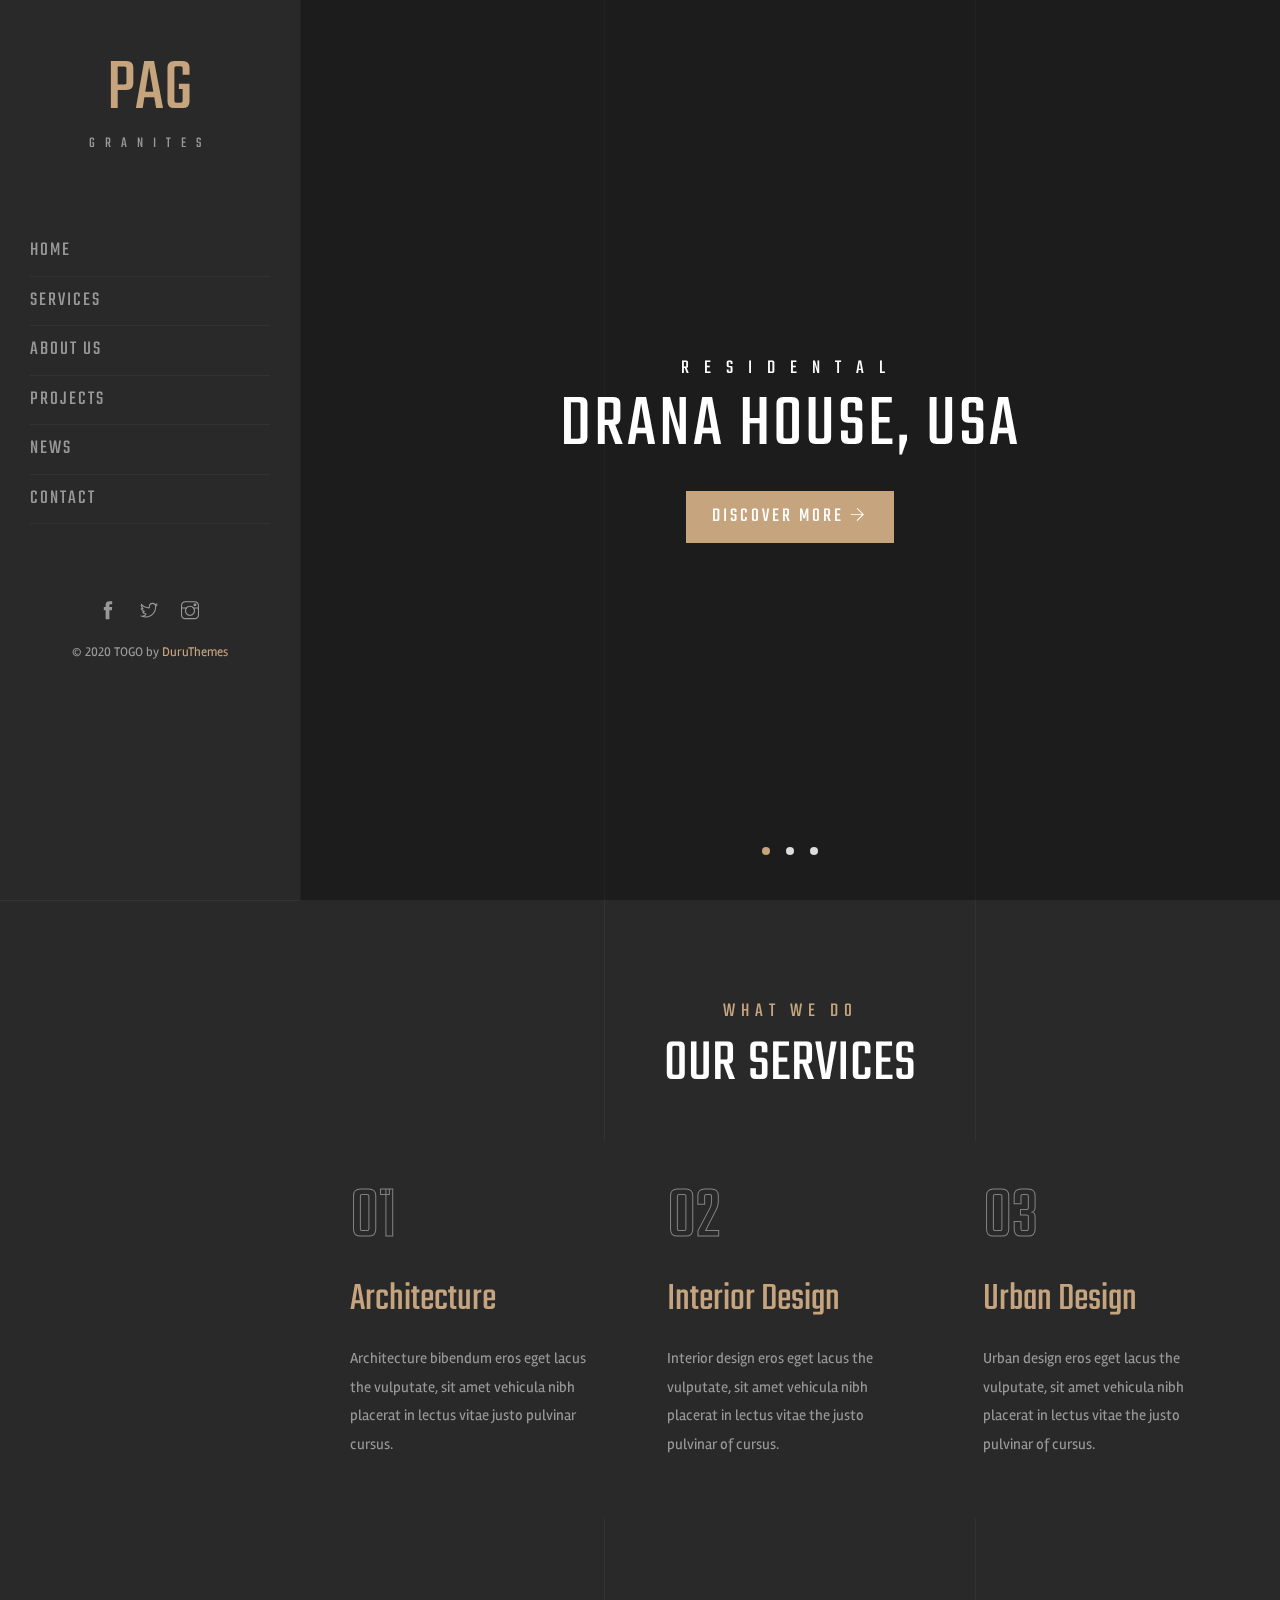
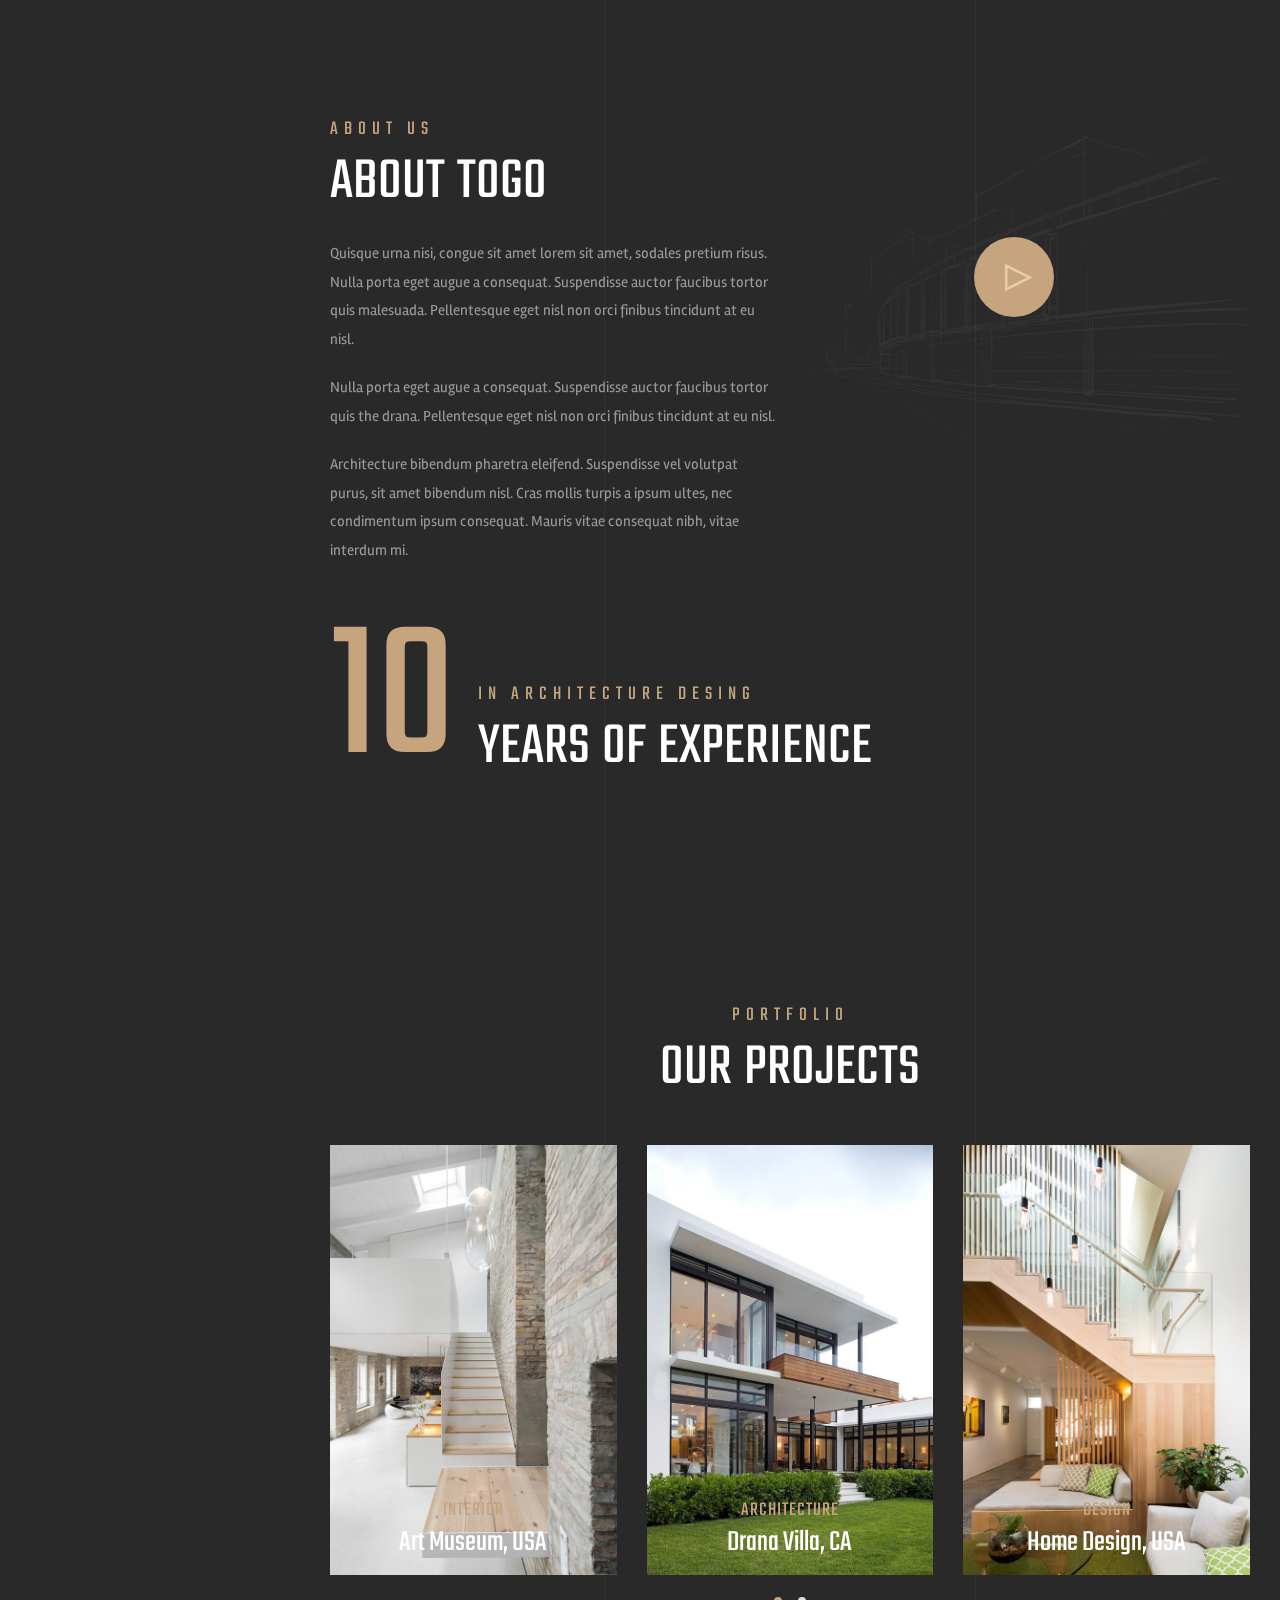
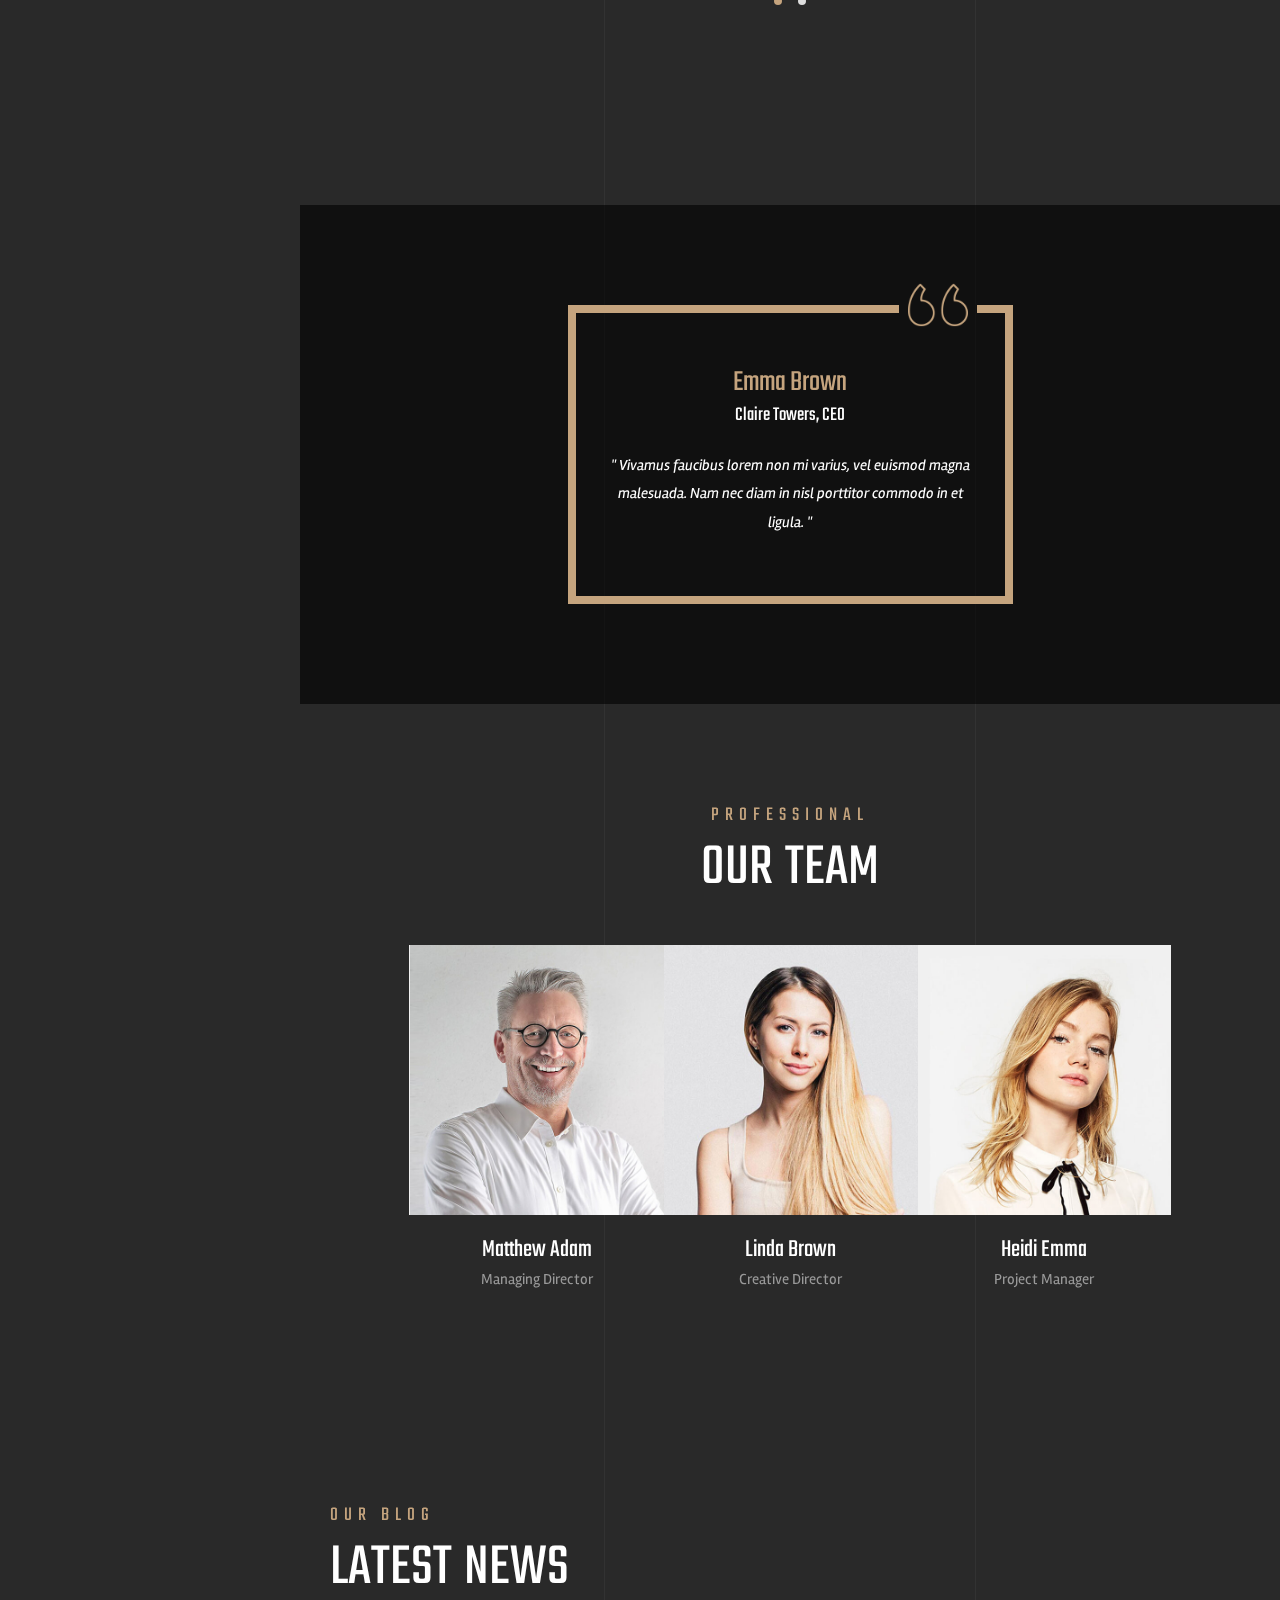
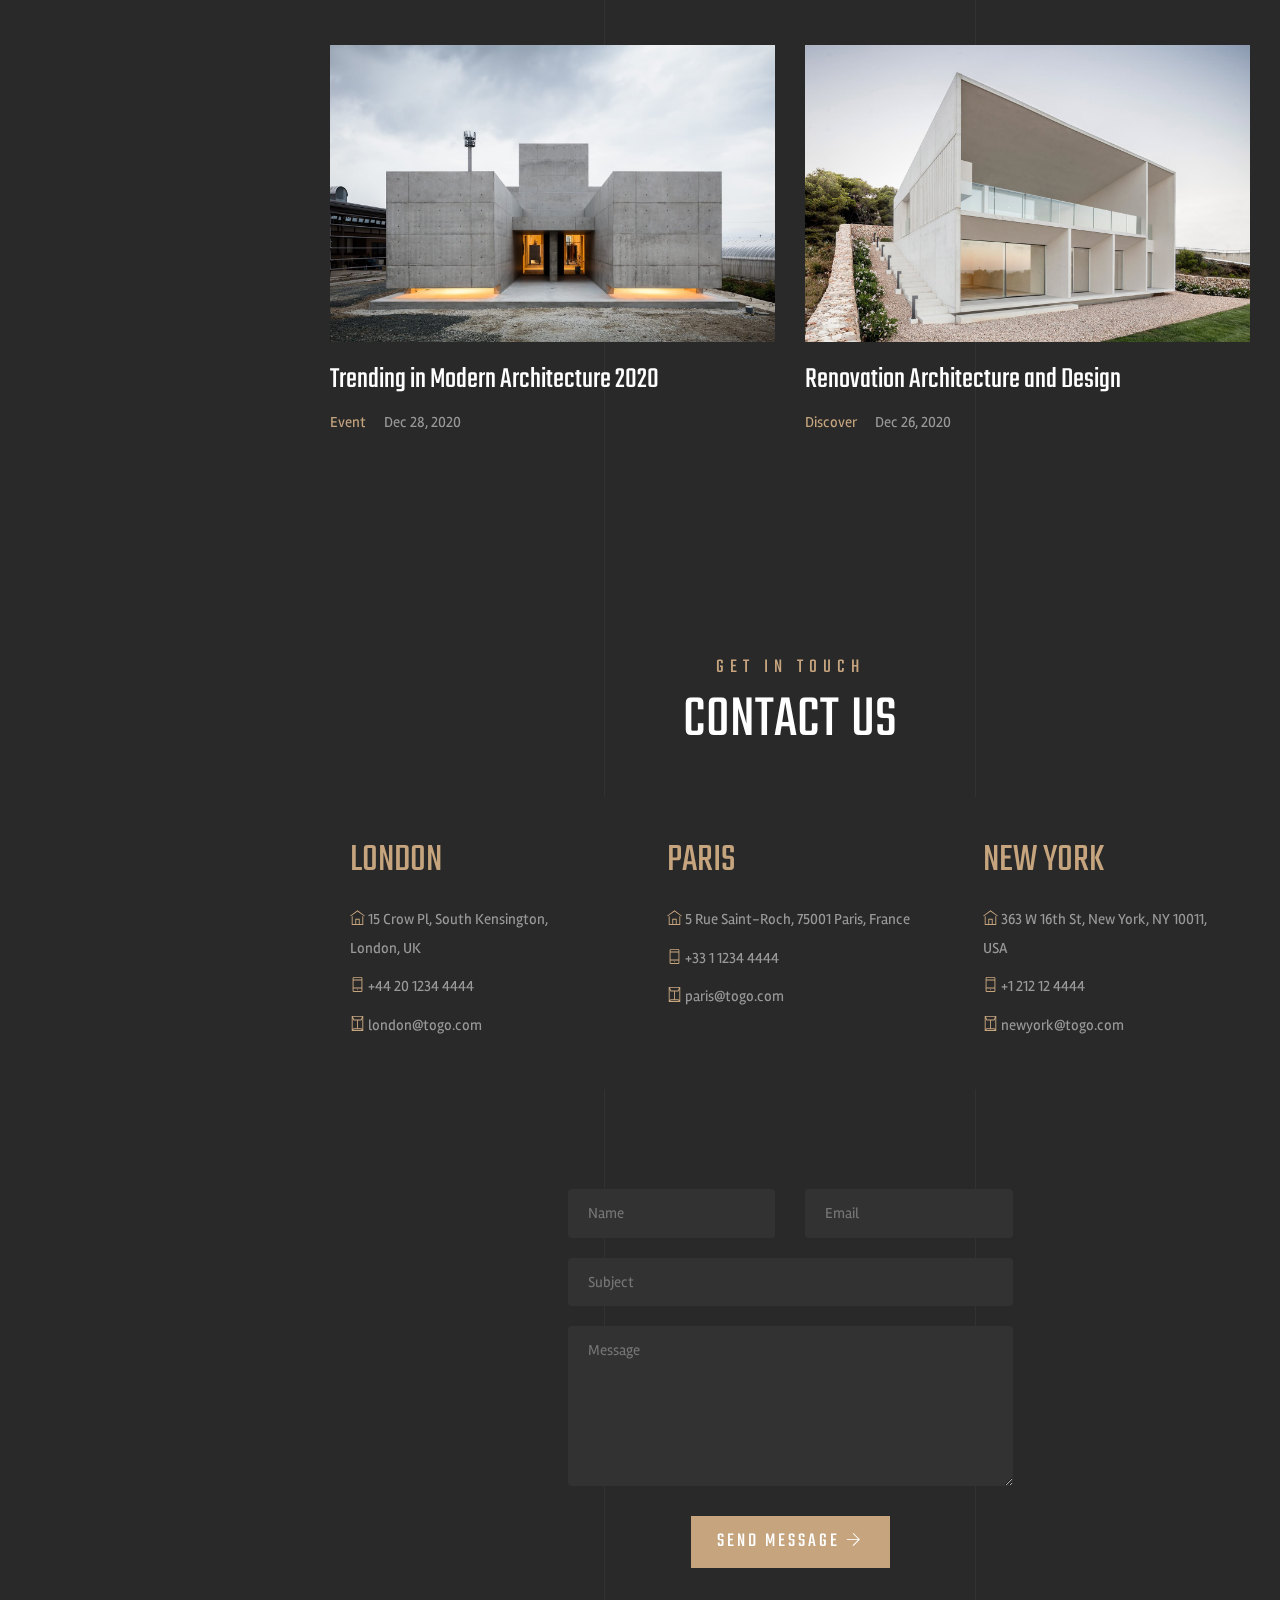
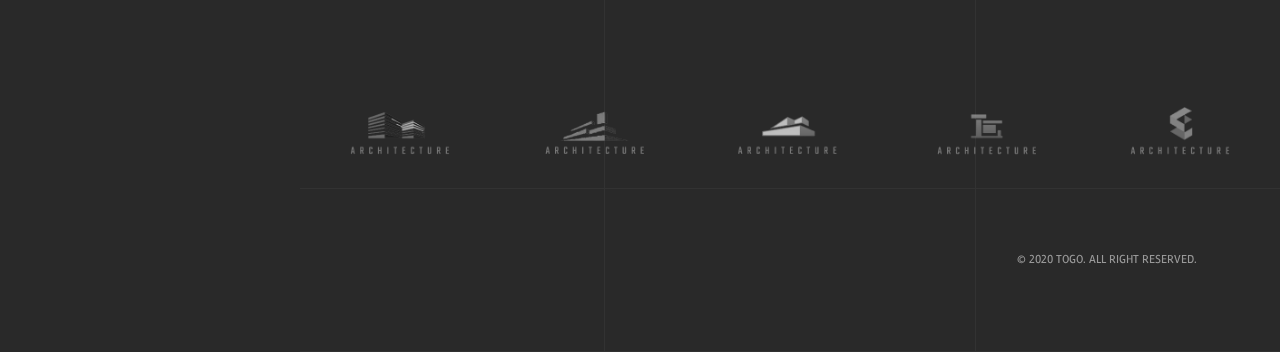
==== commit 2cff2b6c: "Update index.html" ====
--- a/duruthemes.com/demo/html/togo/onepage-dark/index.html
+++ b/duruthemes.com/demo/html/togo/onepage-dark/index.html
@@ -7,7 +7,7 @@
     <meta charset="utf-8">
     <meta http-equiv="X-UA-Compatible" content="IE=edge" />
     <meta name="viewport" content="width=device-width, initial-scale=1, maximum-scale=1" />
-    <title>TOGO</title>
+    <title>PAG</title>
     <link rel="shortcut icon" type="image/x-icon" href="assets/img/favicon.png" />
     <link rel="stylesheet" href="assets/css/bootstrap.min.css" />
     <link rel="stylesheet" href="assets/css/bootstrap.menu.css" />
@@ -41,7 +41,7 @@
         <div class="togo-header-container">
             <!-- Logo -->
             <div class="logo">
-                <h1><a href="index-2.html">TOGO<span>ARCHITECTURE</span></a></h1>
+                <h1><a href="index-2.html">PAG<span>Granites</span></a></h1>
             </div>
             <!-- Burger menu -->
             <div class="togo-burger-menu">
@@ -477,4 +477,4 @@
 
 
 <!-- Mirrored from duruthemes.com/demo/html/togo/onepage-dark/ by HTTrack Website Copier/3.x [XR&CO'2014], Sat, 26 Sep 2020 16:51:18 GMT -->
-</html>+</html>
